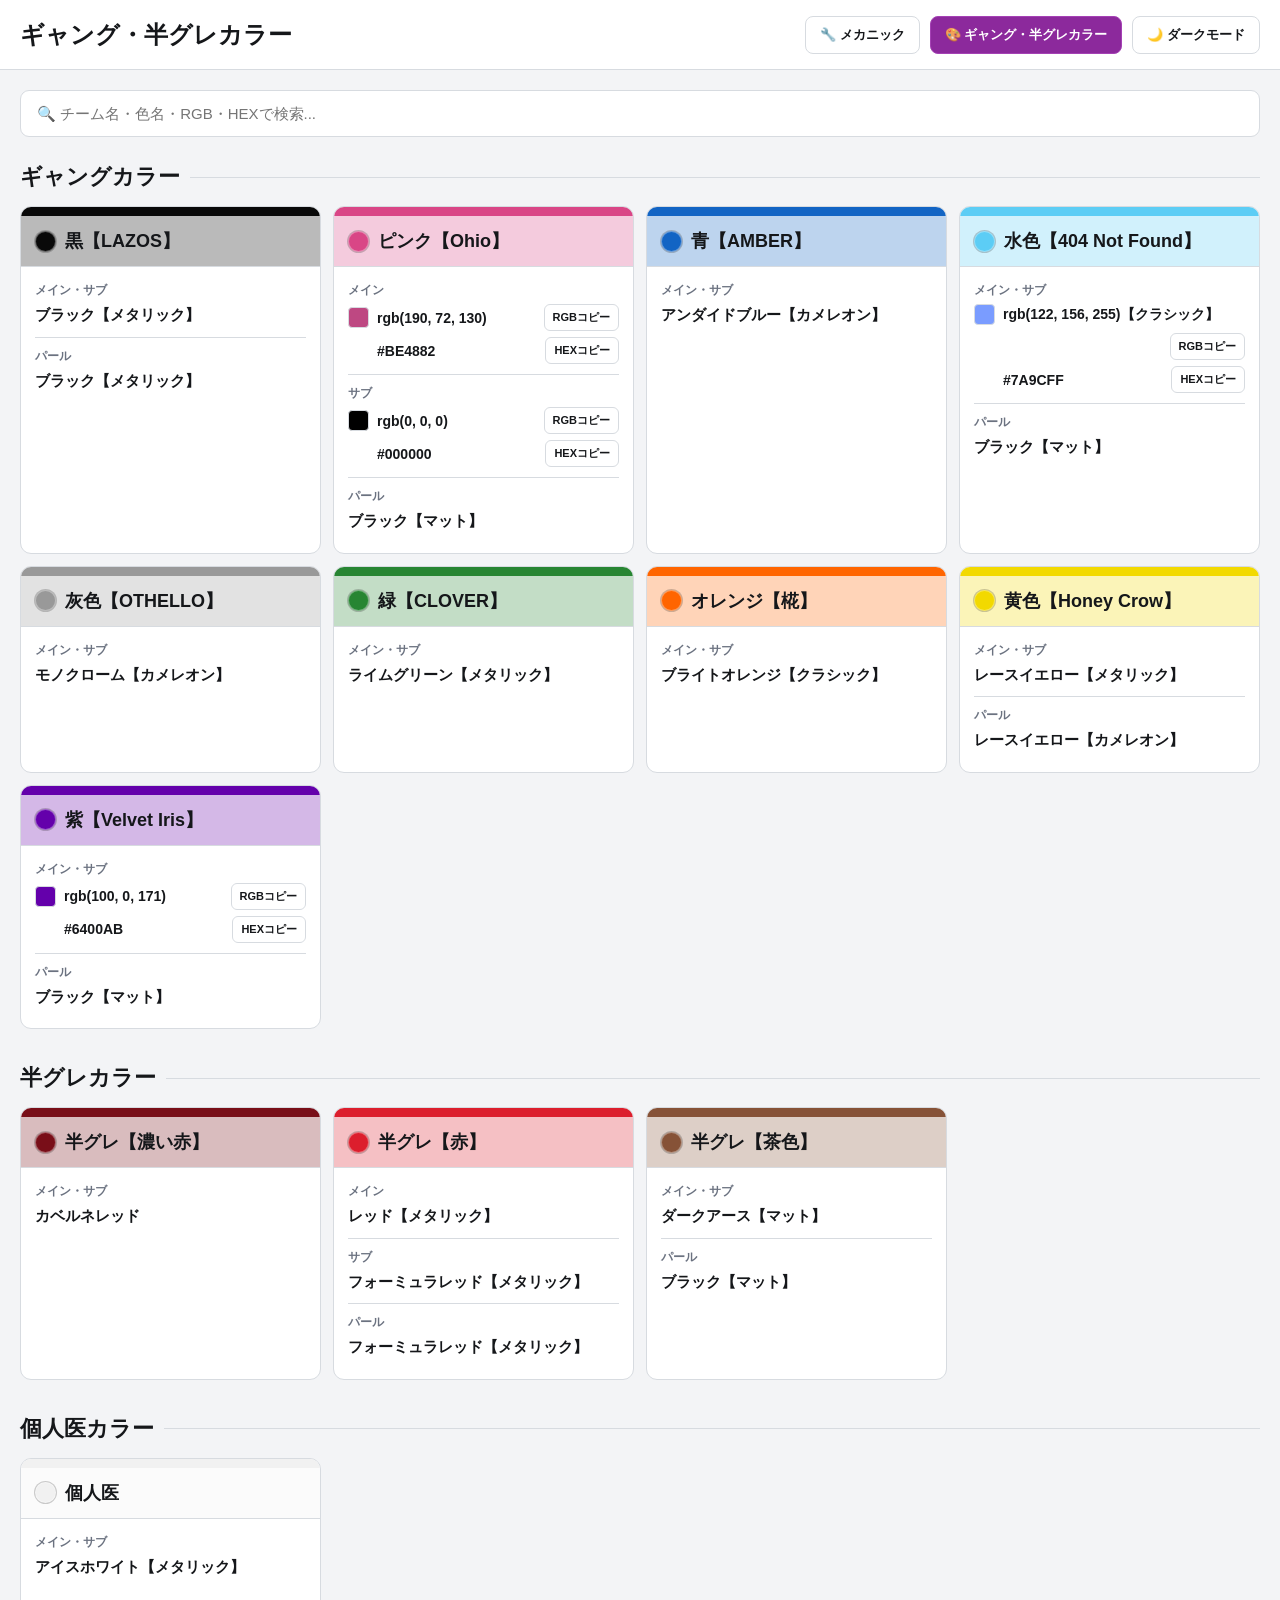
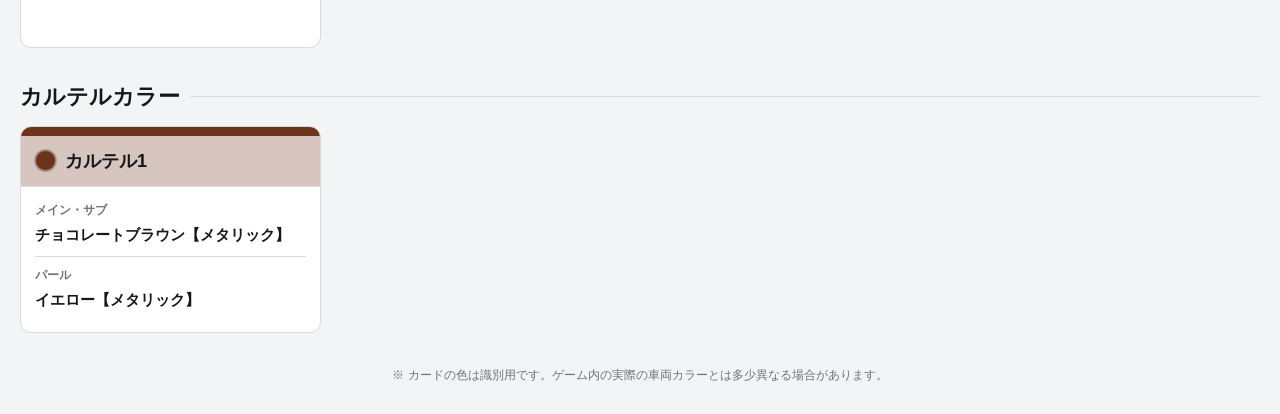
==== colors.html @ 6642e050 "Add files via upload" ====
<!DOCTYPE html>
<html lang="ja">
<head>
<meta charset="UTF-8">
<meta name="viewport" content="width=device-width, initial-scale=1.0">

<title>ギャング・半グレカラー</title>

<style>
* {
    box-sizing: border-box;
}

:root {
    --bg: #f3f4f6;
    --panel: #ffffff;
    --panel2: #f8f9fa;
    --text: #15171a;
    --sub: #6b7280;
    --border: #d7dbe0;
    --button: #ffffff;
    --button-hover: #eeeeee;
}

body.dark {
    --bg: #101214;
    --panel: #1a1d20;
    --panel2: #131619;
    --text: #f4f4f4;
    --sub: #aeb5bd;
    --border: #343a40;
    --button: #202428;
    --button-hover: #2b3035;
}

body {
    margin: 0;
    font-family:
        "Yu Gothic",
        "Meiryo",
        sans-serif;

    background: var(--bg);
    color: var(--text);

    transition:
        background .2s,
        color .2s;
}


/* ==============================
   ヘッダー
============================== */

header {
    min-height: 70px;

    display: flex;
    align-items: center;
    justify-content: space-between;

    gap: 20px;

    padding: 12px 20px;

    background: var(--panel);

    border-bottom:
        1px solid var(--border);

    position: sticky;
    top: 0;
    z-index: 100;
}

.site-title {
    font-size: 24px;
    font-weight: 800;

    white-space: nowrap;
}

.header-buttons {
    display: flex;
    align-items: center;
    gap: 10px;

    flex-wrap: wrap;
}

.nav-button,
#themeButton {
    appearance: none;

    border:
        1px solid var(--border);

    border-radius: 8px;

    padding: 9px 14px;

    background: var(--button);
    color: var(--text);

    font-weight: 700;
    font-size: 13px;

    cursor: pointer;

    text-decoration: none;

    transition:
        background .15s,
        transform .15s;
}

.nav-button:hover,
#themeButton:hover,
.copy-button:hover {
    background: var(--button-hover);
}

.nav-button:active,
#themeButton:active,
.copy-button:active {
    transform: scale(.97);
}

.nav-button.active {
    background: #8c299c;
    border-color: #a541b5;
    color: white;
}


/* ==============================
   メイン
============================== */

main {
    width: 100%;
    max-width: 1800px;

    margin: 0 auto;

    padding: 20px;
}


/* ==============================
   検索
============================== */

.search-wrap {
    margin-bottom: 25px;
}

#colorSearch {
    width: 100%;

    padding: 14px 16px;

    border:
        1px solid var(--border);

    border-radius: 9px;

    background: var(--panel);
    color: var(--text);

    font-size: 15px;

    outline: none;
}

#colorSearch:focus {
    border-color: #777;
}


/* ==============================
   グループ
============================== */

.color-section {
    margin-bottom: 34px;
}

.section-title {
    display: flex;
    align-items: center;

    gap: 10px;

    margin: 0 0 14px;

    font-size: 22px;
    font-weight: 800;
}

.section-title::after {
    content: "";

    height: 1px;

    flex: 1;

    background: var(--border);
}


/* ==============================
   カード一覧
============================== */

.team-grid {
    display: grid;

    grid-template-columns:
        repeat(4, minmax(240px, 1fr));

    gap: 12px;
}


/* ==============================
   チームカード
============================== */

.team-card {
    --team-color: #777;
    --team-text: #fff;

    overflow: hidden;

    border:
        1px solid var(--border);

    border-radius: 11px;

    background: var(--panel);

    min-height: 190px;
}


/* チームカラーのライン */

.team-color-bar {
    height: 9px;

    background:
        var(--team-color);
}


/* チーム名 */

.team-name {
    display: flex;
    align-items: center;

    gap: 9px;

    padding: 13px 14px;

    font-size: 18px;
    font-weight: 800;

    background:
        color-mix(
            in srgb,
            var(--team-color) 28%,
            var(--panel)
        );

    border-bottom:
        1px solid var(--border);
}

.team-dot {
    width: 21px;
    height: 21px;

    flex: 0 0 21px;

    border-radius: 50%;

    background:
        var(--team-color);

    border:
        1px solid rgba(255,255,255,.35);

    box-shadow:
        0 0 0 1px rgba(0,0,0,.2);
}


/* ==============================
   カラー内容
============================== */

.team-colors {
    padding: 5px 14px 10px;
}

.color-item {
    padding: 10px 0;

    border-bottom:
        1px solid var(--border);
}

.color-item:last-child {
    border-bottom: none;
}

.color-label {
    margin-bottom: 5px;

    color: var(--sub);

    font-size: 12px;
    font-weight: 700;
}

.color-name {
    font-size: 15px;
    font-weight: 600;

    line-height: 1.5;
}


/* RGB */

.rgb-row {
    display: flex;
    align-items: center;

    gap: 8px;

    flex-wrap: wrap;
}

.rgb-preview {
    width: 21px;
    height: 21px;

    flex: 0 0 21px;

    border-radius: 4px;

    border:
        1px solid var(--border);
}

.rgb-value,
.hex-value {
    font-size: 14px;
    font-weight: 600;
}

.hex-row {
    display: flex;
    align-items: center;

    gap: 8px;

    margin-top: 6px;

    padding-left: 29px;

    flex-wrap: wrap;
}


/* ==============================
   コピーボタン
============================== */

.copy-button {
    margin-left: auto;

    padding: 5px 8px;

    border:
        1px solid var(--border);

    border-radius: 6px;

    background: var(--button);
    color: var(--text);

    font-size: 11px;
    font-weight: 700;

    cursor: pointer;
}


/* ==============================
   検索結果なし
============================== */

.empty-message {
    display: none;

    padding: 25px;

    text-align: center;

    color: var(--sub);
}


/* ==============================
   注釈
============================== */

.page-note {
    margin: 30px 0 10px;

    text-align: center;

    color: var(--sub);

    font-size: 12px;
}


/* ==============================
   レスポンシブ
============================== */

@media (max-width: 1250px) {

    .team-grid {
        grid-template-columns:
            repeat(3, minmax(230px, 1fr));
    }

}

@media (max-width: 900px) {

    .team-grid {
        grid-template-columns:
            repeat(2, minmax(220px, 1fr));
    }

}

@media (max-width: 600px) {

    header {
        align-items: flex-start;
        flex-direction: column;
    }

    .site-title {
        font-size: 20px;
    }

    .header-buttons {
        width: 100%;
    }

    .team-grid {
        grid-template-columns: 1fr;
    }

    main {
        padding: 12px;
    }

}
</style>
</head>


<body>

<header>

    <div class="site-title">
        ギャング・半グレカラー
    </div>

    <div class="header-buttons">

        <a
            href="index.html"
            class="nav-button"
        >
            🔧 メカニック
        </a>

        <a
            href="colors.html"
            class="nav-button active"
        >
            🎨 ギャング・半グレカラー
        </a>

        <button id="themeButton">
            🌙 ダークモード
        </button>

    </div>

</header>


<main>

    <!-- 検索 -->

    <div class="search-wrap">

        <input
            type="text"
            id="colorSearch"
            placeholder="🔍 チーム名・色名・RGB・HEXで検索..."
        >

    </div>


    <!-- ==============================
         ギャング
    ============================== -->

    <section class="color-section">

        <h2 class="section-title">
            ギャングカラー
        </h2>

        <div
            class="team-grid"
            id="gangGrid"
        ></div>

    </section>


    <!-- ==============================
         半グレ
    ============================== -->

    <section class="color-section">

        <h2 class="section-title">
            半グレカラー
        </h2>

        <div
            class="team-grid"
            id="hangureGrid"
        ></div>

    </section>


    <!-- ==============================
         個人医
    ============================== -->

    <section class="color-section">

        <h2 class="section-title">
            個人医カラー
        </h2>

        <div
            class="team-grid"
            id="doctorGrid"
        ></div>

    </section>


    <!-- ==============================
         カルテル
    ============================== -->

    <section class="color-section">

        <h2 class="section-title">
            カルテルカラー
        </h2>

        <div
            class="team-grid"
            id="cartelGrid"
        ></div>

    </section>


    <div
        id="emptyMessage"
        class="empty-message"
    >
        該当するカラーがありません
    </div>


    <div class="page-note">
        ※ カードの色は識別用です。ゲーム内の実際の車両カラーとは多少異なる場合があります。
    </div>

</main>


<script>

/* ==========================================
   カラーデータ

   cardColor =
   チーム名の横に書かれていた色を
   見分けやすく再現するための表示色

   実際のRGBデータとは別物
========================================== */

const colorData = {

    gang: [

        {
            name: "黒【LAZOS】",
            cardColor: "#090909",

            colors: [

                {
                    label: "メイン・サブ",
                    name: "ブラック【メタリック】"
                },

                {
                    label: "パール",
                    name: "ブラック【メタリック】"
                }

            ]
        },


        {
            name: "ピンク【Ohio】",
            cardColor: "#d94686",

            colors: [

                {
                    label: "メイン",
                    rgb: [190, 72, 130]
                },

                {
                    label: "サブ",
                    rgb: [0, 0, 0]
                },

                {
                    label: "パール",
                    name: "ブラック【マット】"
                }

            ]
        },


        {
            name: "青【AMBER】",
            cardColor: "#1264c4",

            colors: [

                {
                    label: "メイン・サブ",
                    name: "アンダイドブルー【カメレオン】"
                }

            ]
        },


        {
            name: "水色【404 Not Found】",
            cardColor: "#5ccdf5",

            colors: [

                {
                    label: "メイン・サブ",
                    rgb: [122, 156, 255],
                    finish: "クラシック"
                },

                {
                    label: "パール",
                    name: "ブラック【マット】"
                }

            ]
        },


        {
            name: "灰色【OTHELLO】",
            cardColor: "#999999",

            colors: [

                {
                    label: "メイン・サブ",
                    name: "モノクローム【カメレオン】"
                }

            ]
        },


        {
            name: "緑【CLOVER】",
            cardColor: "#278532",

            colors: [

                {
                    label: "メイン・サブ",
                    name: "ライムグリーン【メタリック】"
                }

            ]
        },


        {
            name: "オレンジ【椛】",
            cardColor: "#ff6500",

            colors: [

                {
                    label: "メイン・サブ",
                    name: "ブライトオレンジ【クラシック】"
                }

            ]
        },


        {
            name: "黄色【Honey Crow】",
            cardColor: "#f2d900",

            colors: [

                {
                    label: "メイン・サブ",
                    name: "レースイエロー【メタリック】"
                },

                {
                    label: "パール",
                    name: "レースイエロー【カメレオン】"
                }

            ]
        },


        {
            name: "紫【Velvet Iris】",
            cardColor: "#6400ab",

            colors: [

                {
                    label: "メイン・サブ",
                    rgb: [100, 0, 171]
                },

                {
                    label: "パール",
                    name: "ブラック【マット】"
                }

            ]
        }

    ],


    hangure: [

        {
            name: "半グレ【濃い赤】",
            cardColor: "#790e18",

            colors: [

                {
                    label: "メイン・サブ",
                    name: "カベルネレッド"
                }

            ]
        },


        {
            name: "半グレ【赤】",
            cardColor: "#dc1e2d",

            colors: [

                {
                    label: "メイン",
                    name: "レッド【メタリック】"
                },

                {
                    label: "サブ",
                    name: "フォーミュラレッド【メタリック】"
                },

                {
                    label: "パール",
                    name: "フォーミュラレッド【メタリック】"
                }

            ]
        },


        {
            name: "半グレ【茶色】",
            cardColor: "#865237",

            colors: [

                {
                    label: "メイン・サブ",
                    name: "ダークアース【マット】"
                },

                {
                    label: "パール",
                    name: "ブラック【マット】"
                }

            ]
        }

    ],


    doctor: [

        {
            name: "個人医",
            cardColor: "#f1f1f1",

            colors: [

                {
                    label: "メイン・サブ",
                    name: "アイスホワイト【メタリック】"
                }

            ]
        }

    ],


    cartel: [

        {
            name: "カルテル1",
            cardColor: "#6c351b",

            colors: [

                {
                    label: "メイン・サブ",
                    name: "チョコレートブラウン【メタリック】"
                },

                {
                    label: "パール",
                    name: "イエロー【メタリック】"
                }

            ]
        }

    ]

};


/* ==========================================
   RGB → HEX
========================================== */

function rgbToHex(rgb) {

    return "#" +
        rgb.map(value =>
            value
                .toString(16)
                .padStart(2, "0")
        )
        .join("")
        .toUpperCase();

}


/* ==========================================
   RGB文字列
========================================== */

function getRgbText(rgb) {

    return `rgb(${rgb[0]}, ${rgb[1]}, ${rgb[2]})`;

}


/* ==========================================
   コピー
========================================== */

async function copyText(
    text,
    button
) {

    try {

        await navigator
            .clipboard
            .writeText(text);


        const original =
            button.textContent;


        button.textContent =
            "コピー済み";


        setTimeout(() => {

            button.textContent =
                original;

        }, 800);

    }

    catch {

        alert(
            "コピーできませんでした。"
        );

    }

}


/* ==========================================
   RGB項目
========================================== */

function createRgbContent(color) {

    const wrapper =
        document.createElement("div");


    const rgb =
        getRgbText(color.rgb);


    const hex =
        rgbToHex(color.rgb);


    /* RGB */

    const rgbRow =
        document.createElement("div");


    rgbRow.className =
        "rgb-row";


    const preview =
        document.createElement("span");


    preview.className =
        "rgb-preview";


    preview.style.background =
        rgb;


    const rgbValue =
        document.createElement("span");


    rgbValue.className =
        "rgb-value";


    rgbValue.textContent =
        rgb;


    if (color.finish) {

        rgbValue.textContent +=
            `【${color.finish}】`;

    }


    const rgbButton =
        document.createElement("button");


    rgbButton.className =
        "copy-button";


    rgbButton.textContent =
        "RGBコピー";


    rgbButton.addEventListener(
        "click",
        () => {

            copyText(
                rgb,
                rgbButton
            );

        }
    );


    rgbRow.append(
        preview,
        rgbValue,
        rgbButton
    );


    /* HEX */

    const hexRow =
        document.createElement("div");


    hexRow.className =
        "hex-row";


    const hexValue =
        document.createElement("span");


    hexValue.className =
        "hex-value";


    hexValue.textContent =
        hex;


    const hexButton =
        document.createElement("button");


    hexButton.className =
        "copy-button";


    hexButton.textContent =
        "HEXコピー";


    hexButton.addEventListener(
        "click",
        () => {

            copyText(
                hex,
                hexButton
            );

        }
    );


    hexRow.append(
        hexValue,
        hexButton
    );


    wrapper.append(
        rgbRow,
        hexRow
    );


    return wrapper;

}


/* ==========================================
   チームカード作成
========================================== */

function createTeamCard(team) {

    const card =
        document.createElement("article");


    card.className =
        "team-card";


    card.style.setProperty(
        "--team-color",
        team.cardColor
    );


    /* 検索用 */

    const searchData = [
        team.name,

        ...team.colors.map(color => {

            if (color.rgb) {

                return (
                    getRgbText(color.rgb) +
                    " " +
                    rgbToHex(color.rgb)
                );

            }

            return color.name || "";

        })

    ].join(" ")
     .toLowerCase();


    card.dataset.search =
        searchData;


    /* 上ライン */

    const bar =
        document.createElement("div");


    bar.className =
        "team-color-bar";


    /* チーム名 */

    const title =
        document.createElement("div");


    title.className =
        "team-name";


    const dot =
        document.createElement("span");


    dot.className =
        "team-dot";


    const titleText =
        document.createElement("span");


    titleText.textContent =
        team.name;


    title.append(
        dot,
        titleText
    );


    /* カラー */

    const colors =
        document.createElement("div");


    colors.className =
        "team-colors";


    team.colors.forEach(color => {

        const item =
            document.createElement("div");


        item.className =
            "color-item";


        const label =
            document.createElement("div");


        label.className =
            "color-label";


        label.textContent =
            color.label;


        item.appendChild(label);


        /* RGBが存在する */

        if (color.rgb) {

            item.appendChild(
                createRgbContent(color)
            );

        }

        /* 色名のみ */

        else {

            const value =
                document.createElement("div");


            value.className =
                "color-name";


            value.textContent =
                color.name;


            /*
             色名にはコピーボタンを
             あえて付けない
            */

            item.appendChild(value);

        }


        colors.appendChild(item);

    });


    card.append(
        bar,
        title,
        colors
    );


    return card;

}


/* ==========================================
   グループ描画
========================================== */

function renderGroup(
    data,
    elementId
) {

    const grid =
        document.getElementById(
            elementId
        );


    grid.innerHTML = "";


    data.forEach(team => {

        grid.appendChild(
            createTeamCard(team)
        );

    });

}


/* ==========================================
   全表示
========================================== */

renderGroup(
    colorData.gang,
    "gangGrid"
);


renderGroup(
    colorData.hangure,
    "hangureGrid"
);


renderGroup(
    colorData.doctor,
    "doctorGrid"
);


renderGroup(
    colorData.cartel,
    "cartelGrid"
);


/* ==========================================
   検索
========================================== */

const colorSearch =
    document.getElementById(
        "colorSearch"
    );


const emptyMessage =
    document.getElementById(
        "emptyMessage"
    );


colorSearch.addEventListener(
    "input",
    () => {

        const keyword =
            colorSearch
                .value
                .trim()
                .toLowerCase();


        const cards =
            document.querySelectorAll(
                ".team-card"
            );


        let visibleCount = 0;


        cards.forEach(card => {

            const visible =
                card.dataset.search
                    .includes(keyword);


            card.style.display =
                visible
                    ? ""
                    : "none";


            if (visible) {

                visibleCount++;

            }

        });


        emptyMessage.style.display =
            visibleCount === 0
                ? "block"
                : "none";

    }
);


/* ==========================================
   ダークモード
========================================== */

const themeButton =
    document.getElementById(
        "themeButton"
    );


function updateThemeButton() {

    const dark =
        document.body
            .classList
            .contains("dark");


    themeButton.textContent =
        dark
            ? "☀️ 通常モード"
            : "🌙 ダークモード";

}


themeButton.addEventListener(
    "click",
    () => {

        document.body
            .classList
            .toggle("dark");


        const dark =
            document.body
                .classList
                .contains("dark");


        localStorage.setItem(
            "theme",
            dark
                ? "dark"
                : "light"
        );


        updateThemeButton();

    }
);


/* 前回テーマ */

if (
    localStorage.getItem("theme")
    === "dark"
) {

    document.body
        .classList
        .add("dark");

}


updateThemeButton();

</script>

</body>
</html>
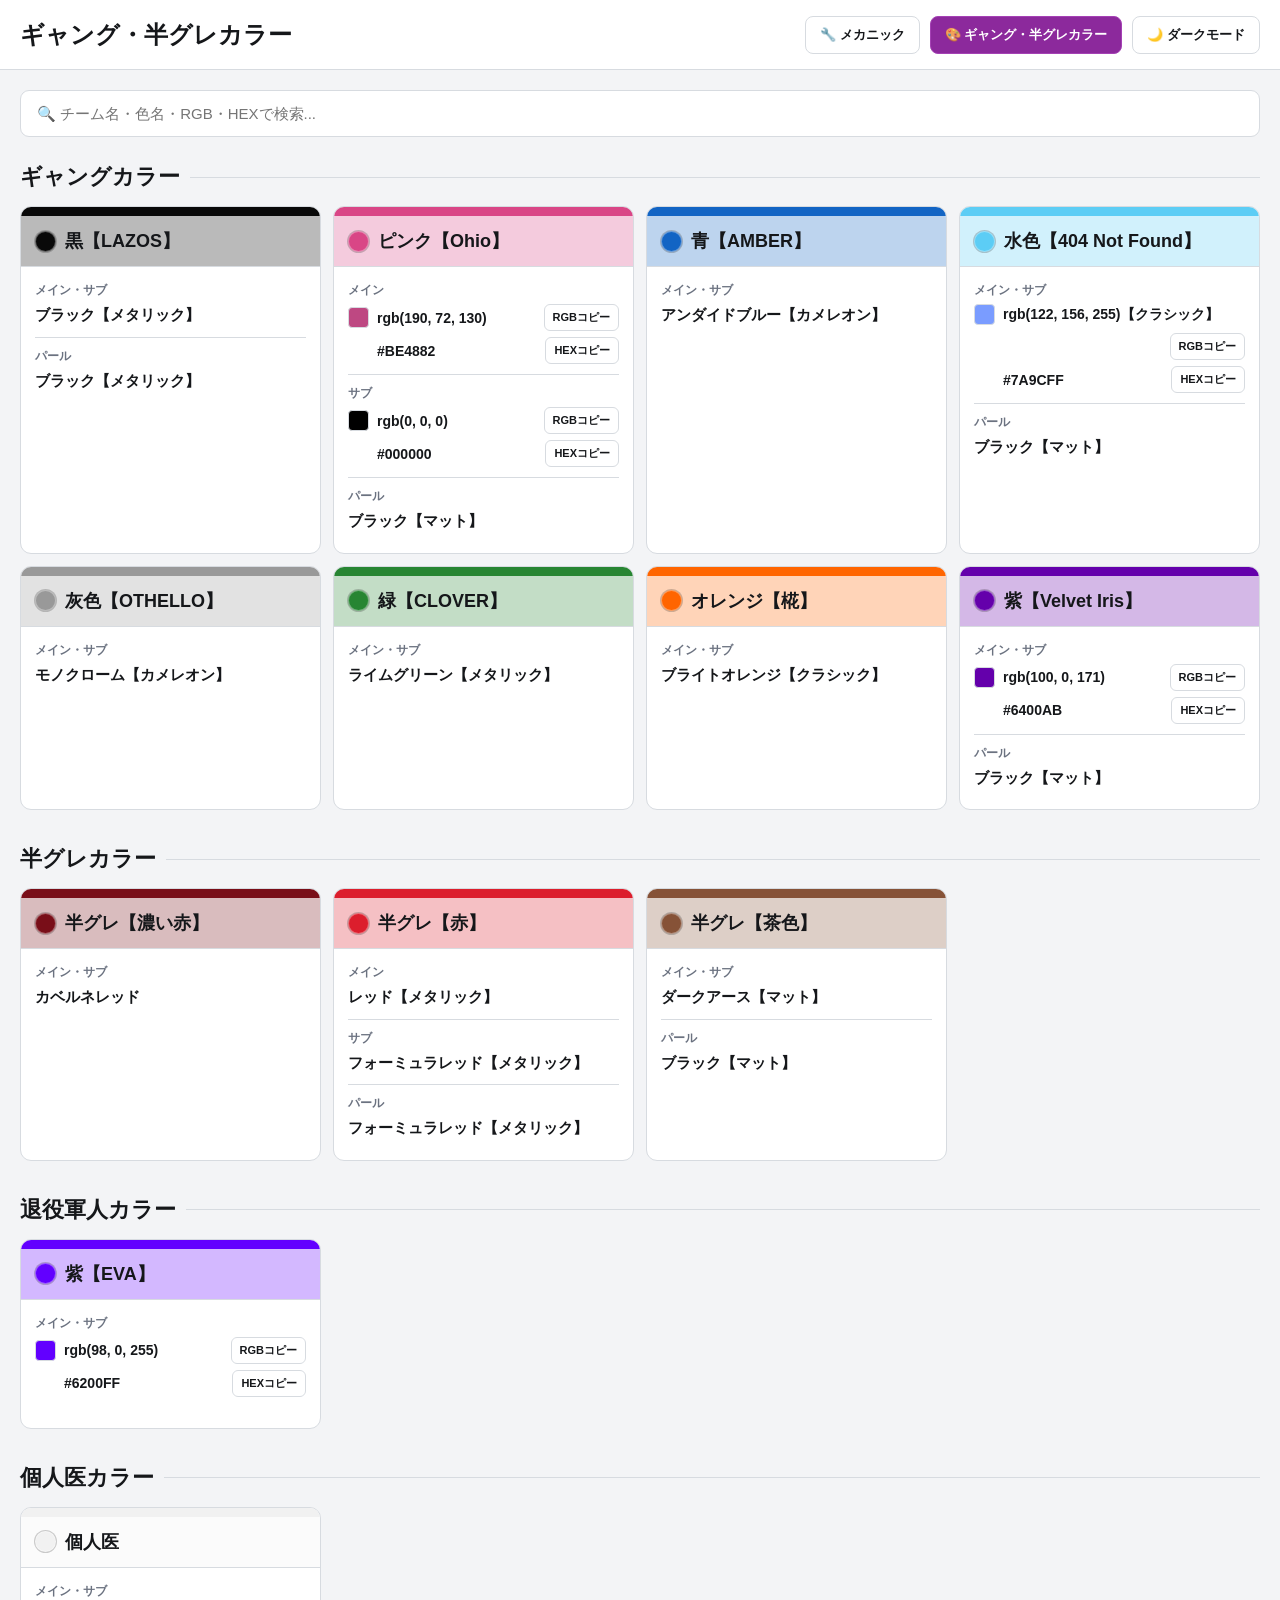
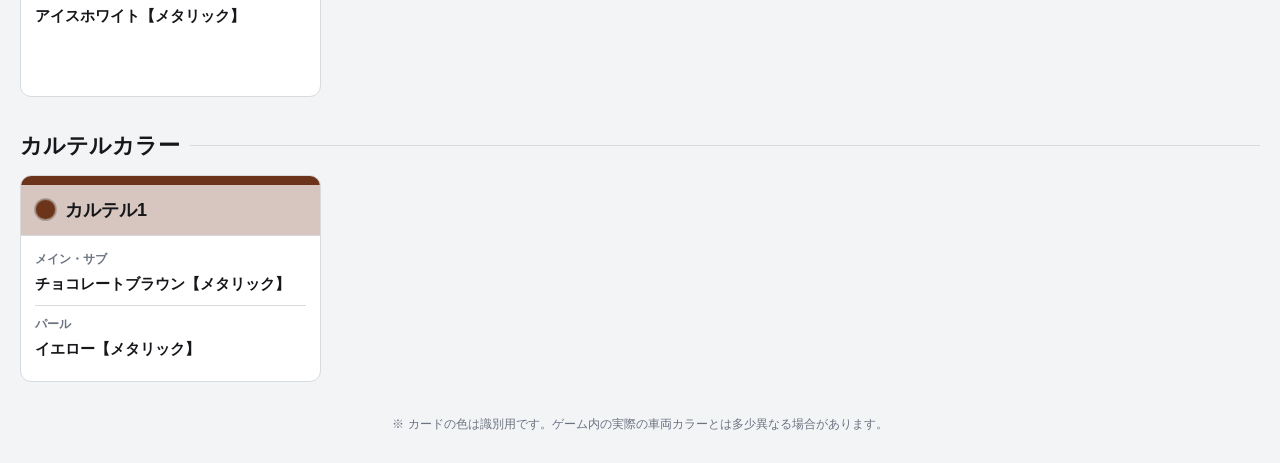
==== commit 91032913: "Add files via upload" ====
--- a/colors.html
+++ b/colors.html
@@ -564,6 +564,18 @@
 
     </section>
 
+<section class="color-section">
+
+    <h2 class="section-title">
+        退役軍人カラー
+    </h2>
+
+    <div
+        class="team-grid"
+        id="veteranGrid"
+    ></div>
+
+</section>
 
     <!-- ==============================
          個人医
@@ -758,25 +770,6 @@
         },
 
 
-        {
-            name: "黄色【Honey Crow】",
-            cardColor: "#f2d900",
-
-            colors: [
-
-                {
-                    label: "メイン・サブ",
-                    name: "レースイエロー【メタリック】"
-                },
-
-                {
-                    label: "パール",
-                    name: "レースイエロー【カメレオン】"
-                }
-
-            ]
-        },
-
 
         {
             name: "紫【Velvet Iris】",
@@ -862,7 +855,19 @@
         }
 
     ],
-
+veteran: [
+    {
+        name: "紫【EVA】",
+        cardColor: "#6200FF",
+
+        colors: [
+            {
+                label: "メイン・サブ",
+                rgb: [98, 0, 255]
+            }
+        ]
+    }
+],
 
     doctor: [
 
@@ -1363,6 +1368,12 @@
 
 
 renderGroup(
+    colorData.veteran,
+    "veteranGrid"
+);
+
+
+renderGroup(
     colorData.doctor,
     "doctorGrid"
 );
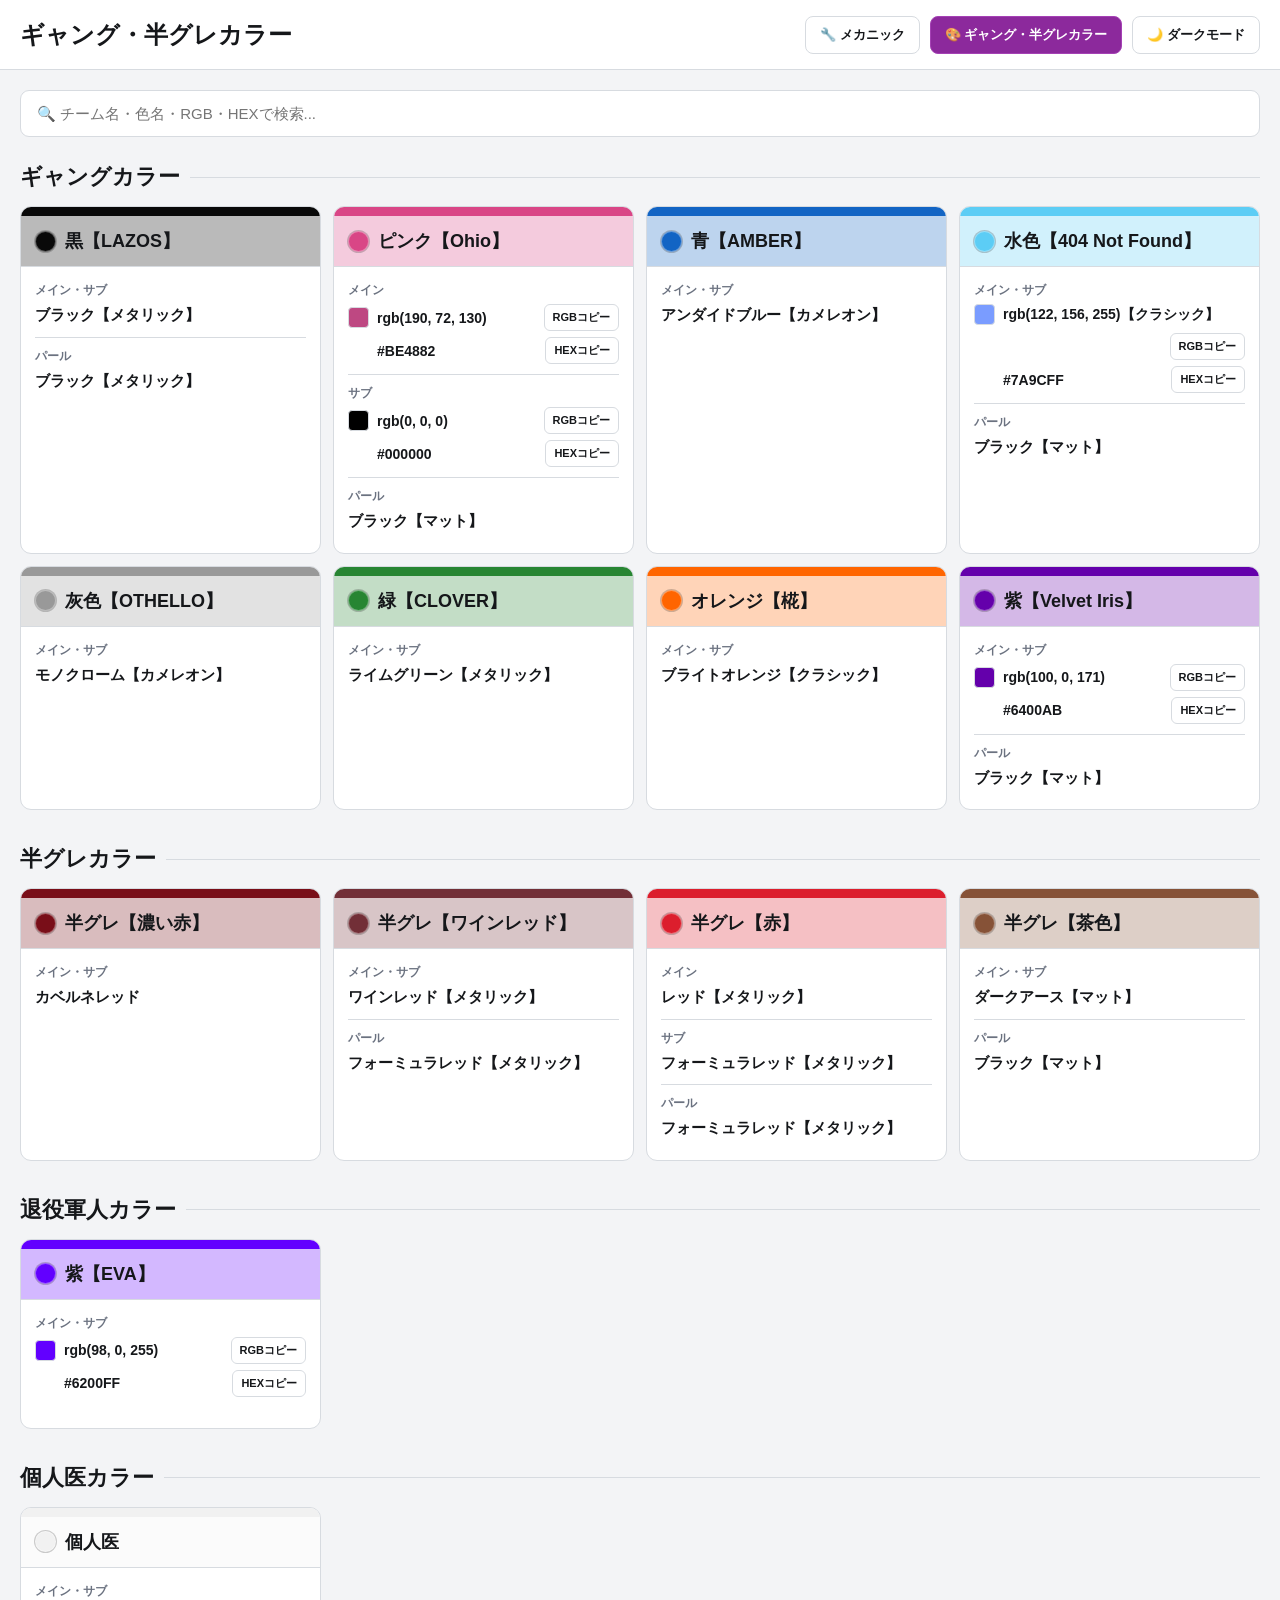
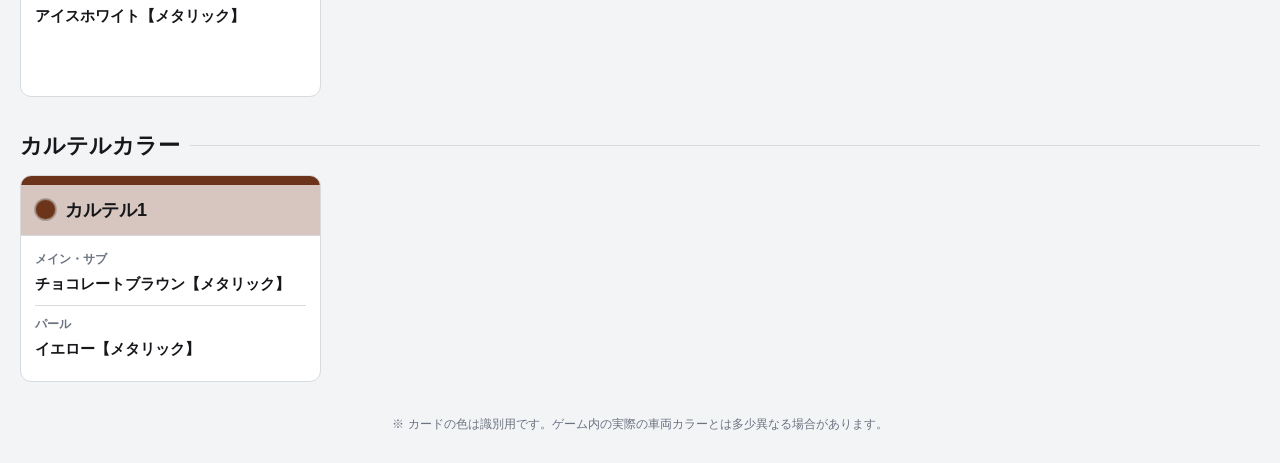
==== commit bce4e089: "Add files via upload" ====
--- a/colors.html
+++ b/colors.html
@@ -809,6 +809,24 @@
             ]
         },
 
+{
+    name: "半グレ【ワインレッド】",
+    cardColor: "#722F37",
+
+    colors: [
+
+        {
+            label: "メイン・サブ",
+            name: "ワインレッド【メタリック】"
+        },
+
+        {
+            label: "パール",
+            name: "フォーミュラレッド【メタリック】"
+        }
+
+    ]
+},
 
         {
             name: "半グレ【赤】",
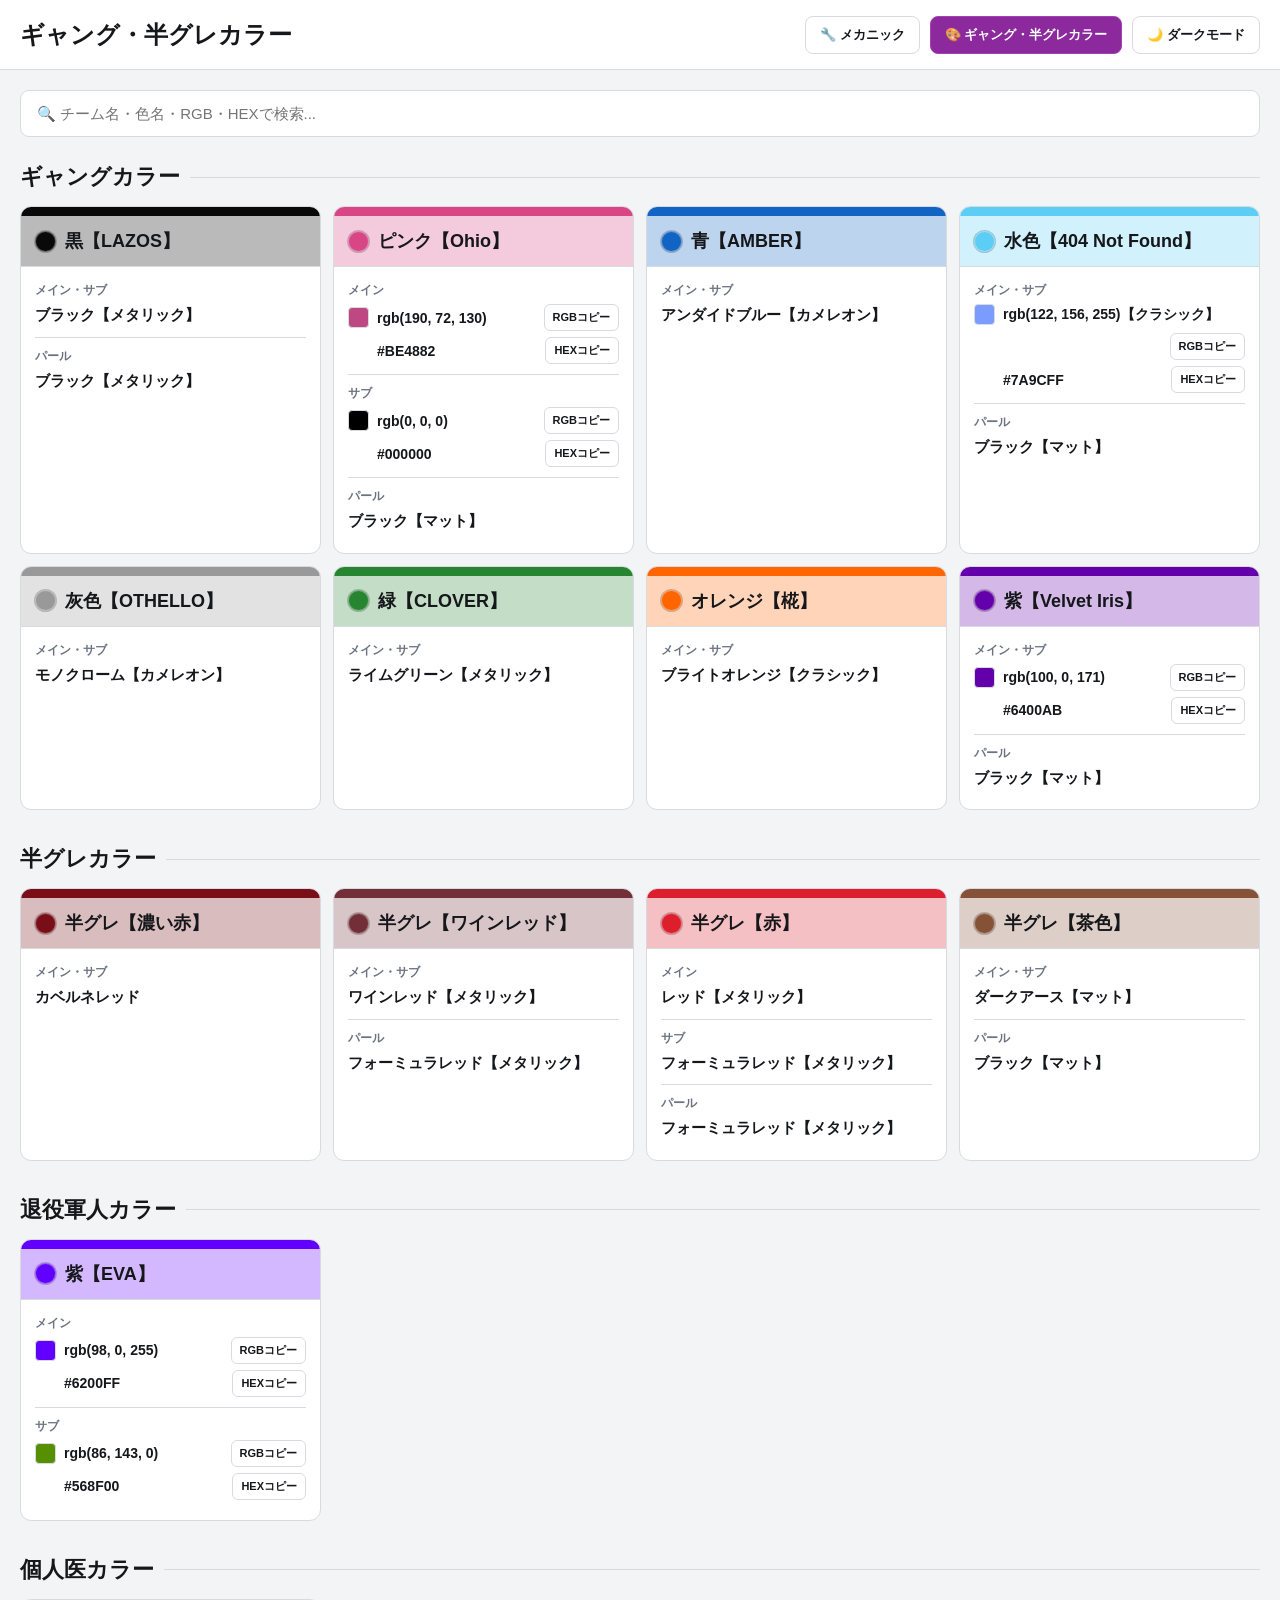
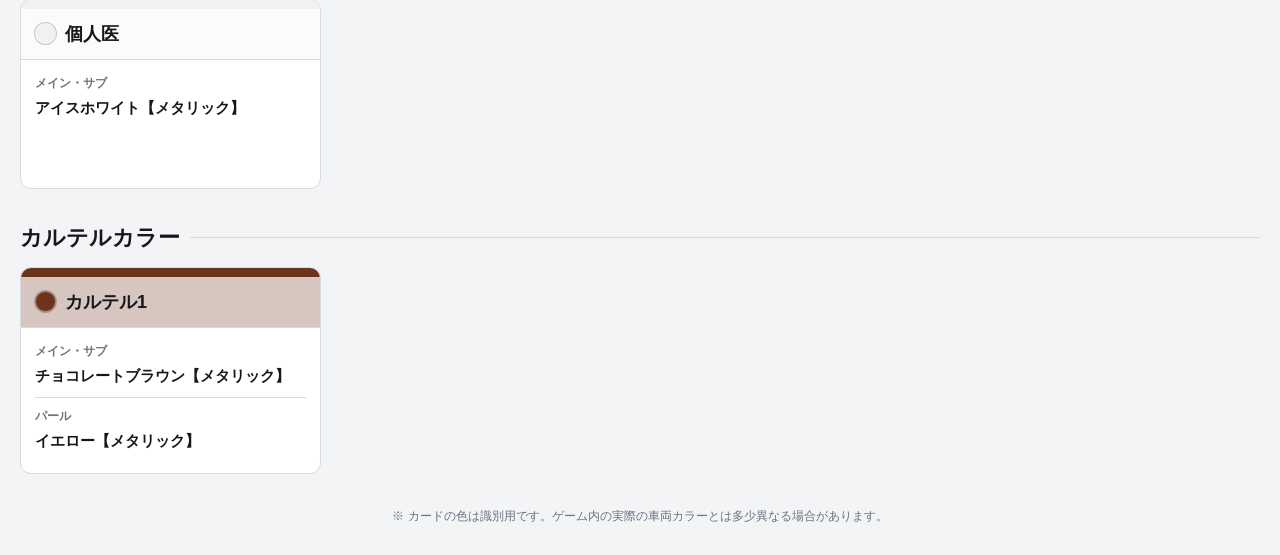
==== commit 5e34e11c: "Add files via upload" ====
--- a/colors.html
+++ b/colors.html
@@ -880,14 +880,19 @@
 
         colors: [
             {
-                label: "メイン・サブ",
+                label: "メイン",
                 rgb: [98, 0, 255]
+            },
+
+            {
+                label: "サブ",
+                rgb: [86, 143, 0]
             }
         ]
     }
 ],
 
-    doctor: [
+doctor: [
 
         {
             name: "個人医",
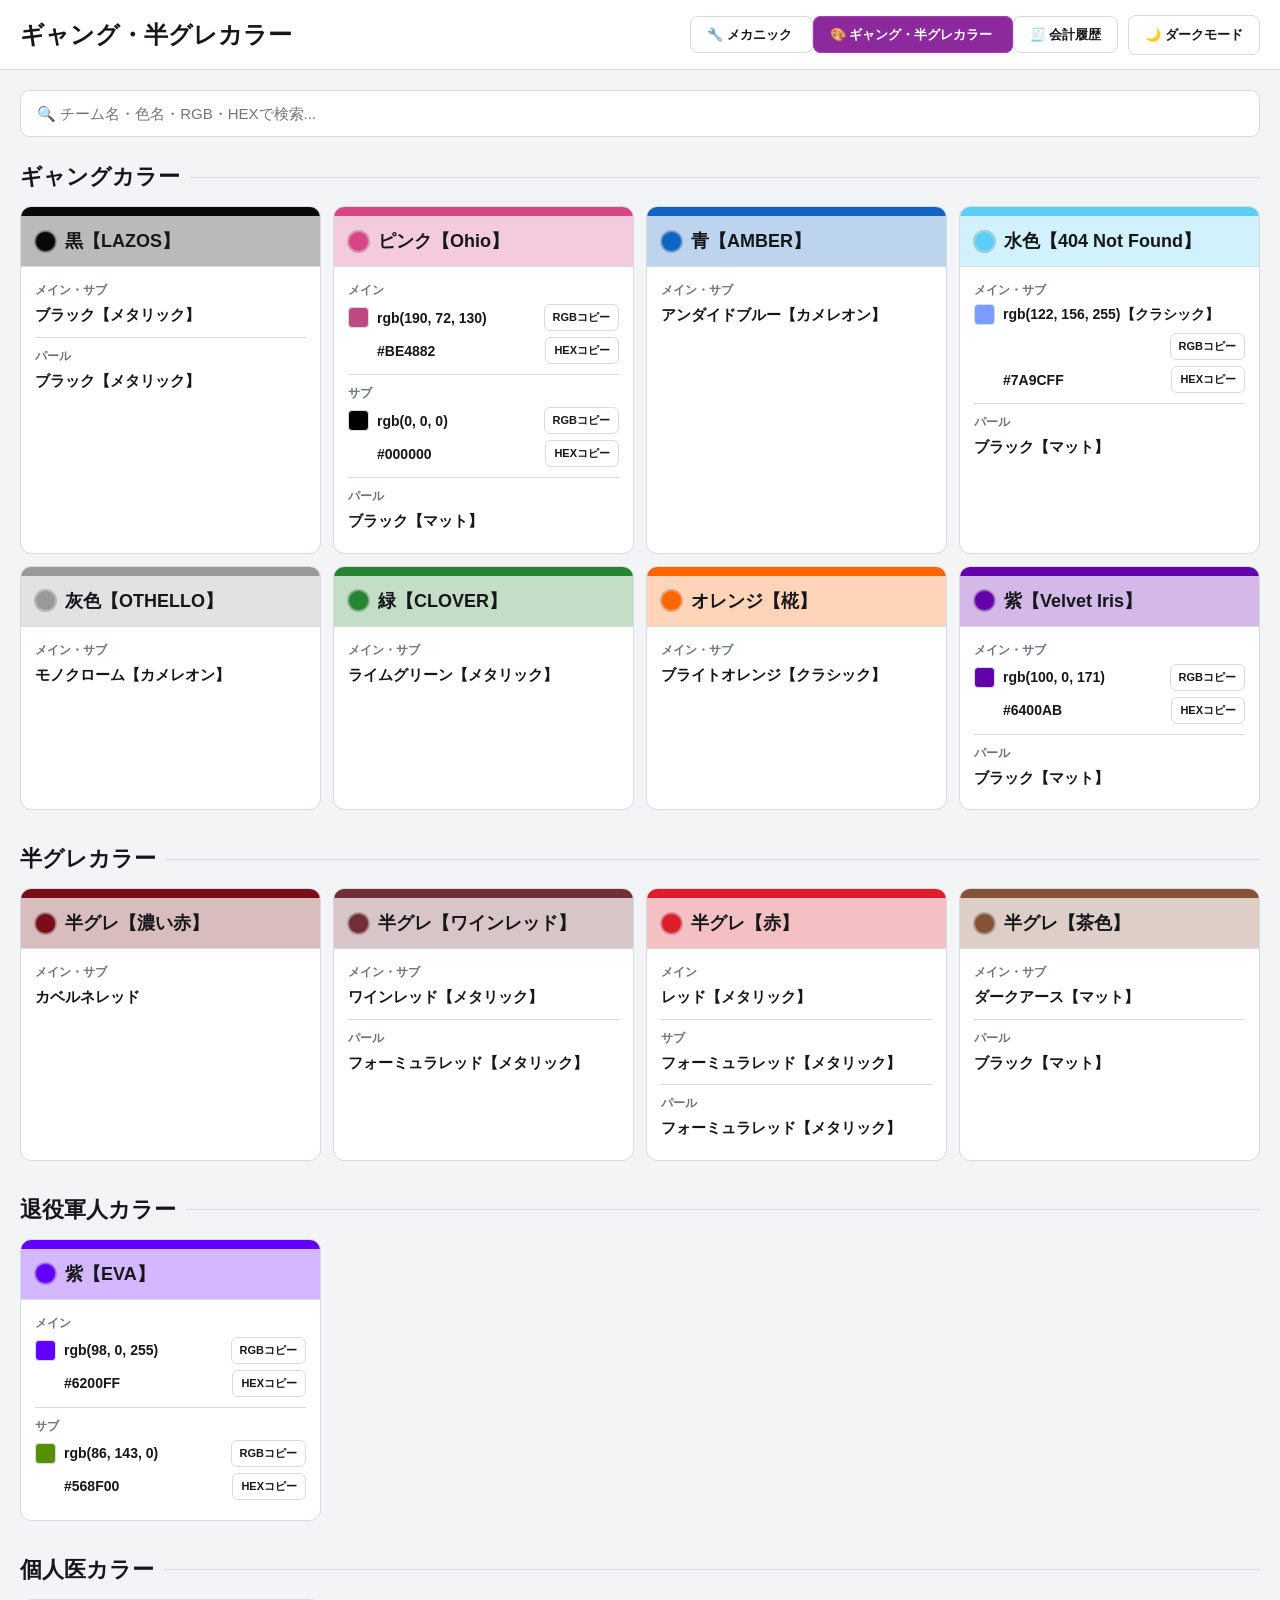
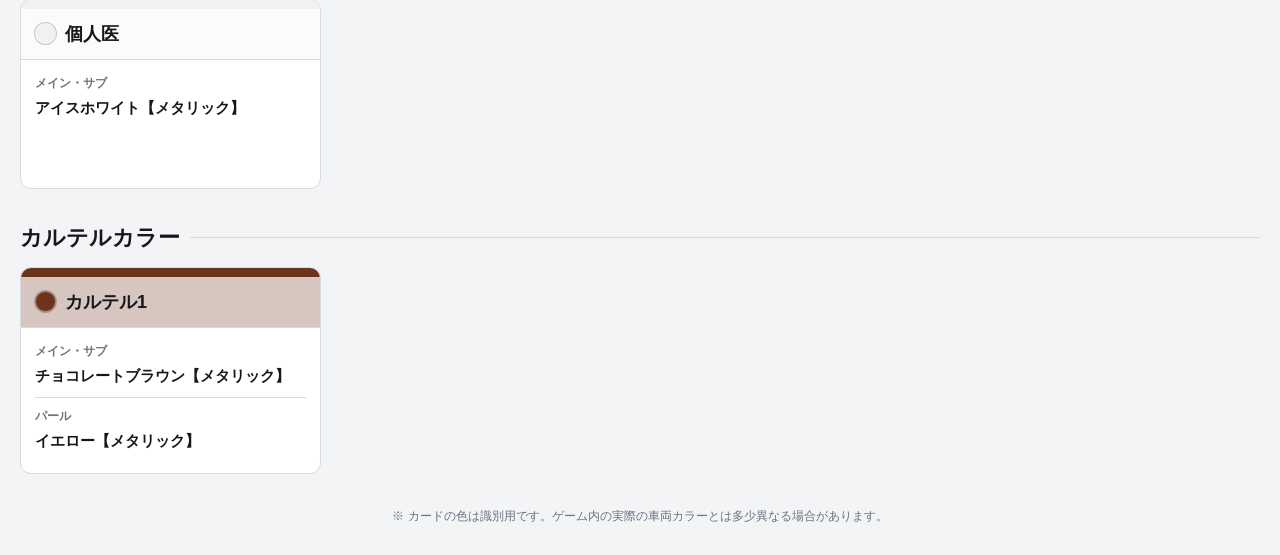
==== commit 8a43ad6b: "Add files via upload" ====
--- a/colors.html
+++ b/colors.html
@@ -98,7 +98,8 @@
 
     border-radius: 8px;
 
-    padding: 9px 14px;
+padding: 10px 16px;
+font-size: 14px;
 
     background: var(--button);
     color: var(--text);
@@ -491,19 +492,30 @@
 
     <div class="header-buttons">
 
-        <a
-            href="index.html"
-            class="nav-button"
-        >
-            🔧 メカニック
-        </a>
-
-        <a
-            href="colors.html"
-            class="nav-button active"
-        >
-            🎨 ギャング・半グレカラー
-        </a>
+<nav class="page-nav">
+
+    <a
+        href="index.html"
+        class="nav-button"
+    >
+        🔧 メカニック
+    </a>
+
+    <a
+        href="colors.html"
+        class="nav-button active"
+    >
+        🎨 ギャング・半グレカラー
+    </a>
+
+    <a
+        href="history.html"
+        class="nav-button"
+    >
+        🧾 会計履歴
+    </a>
+
+</nav>
 
         <button id="themeButton">
             🌙 ダークモード
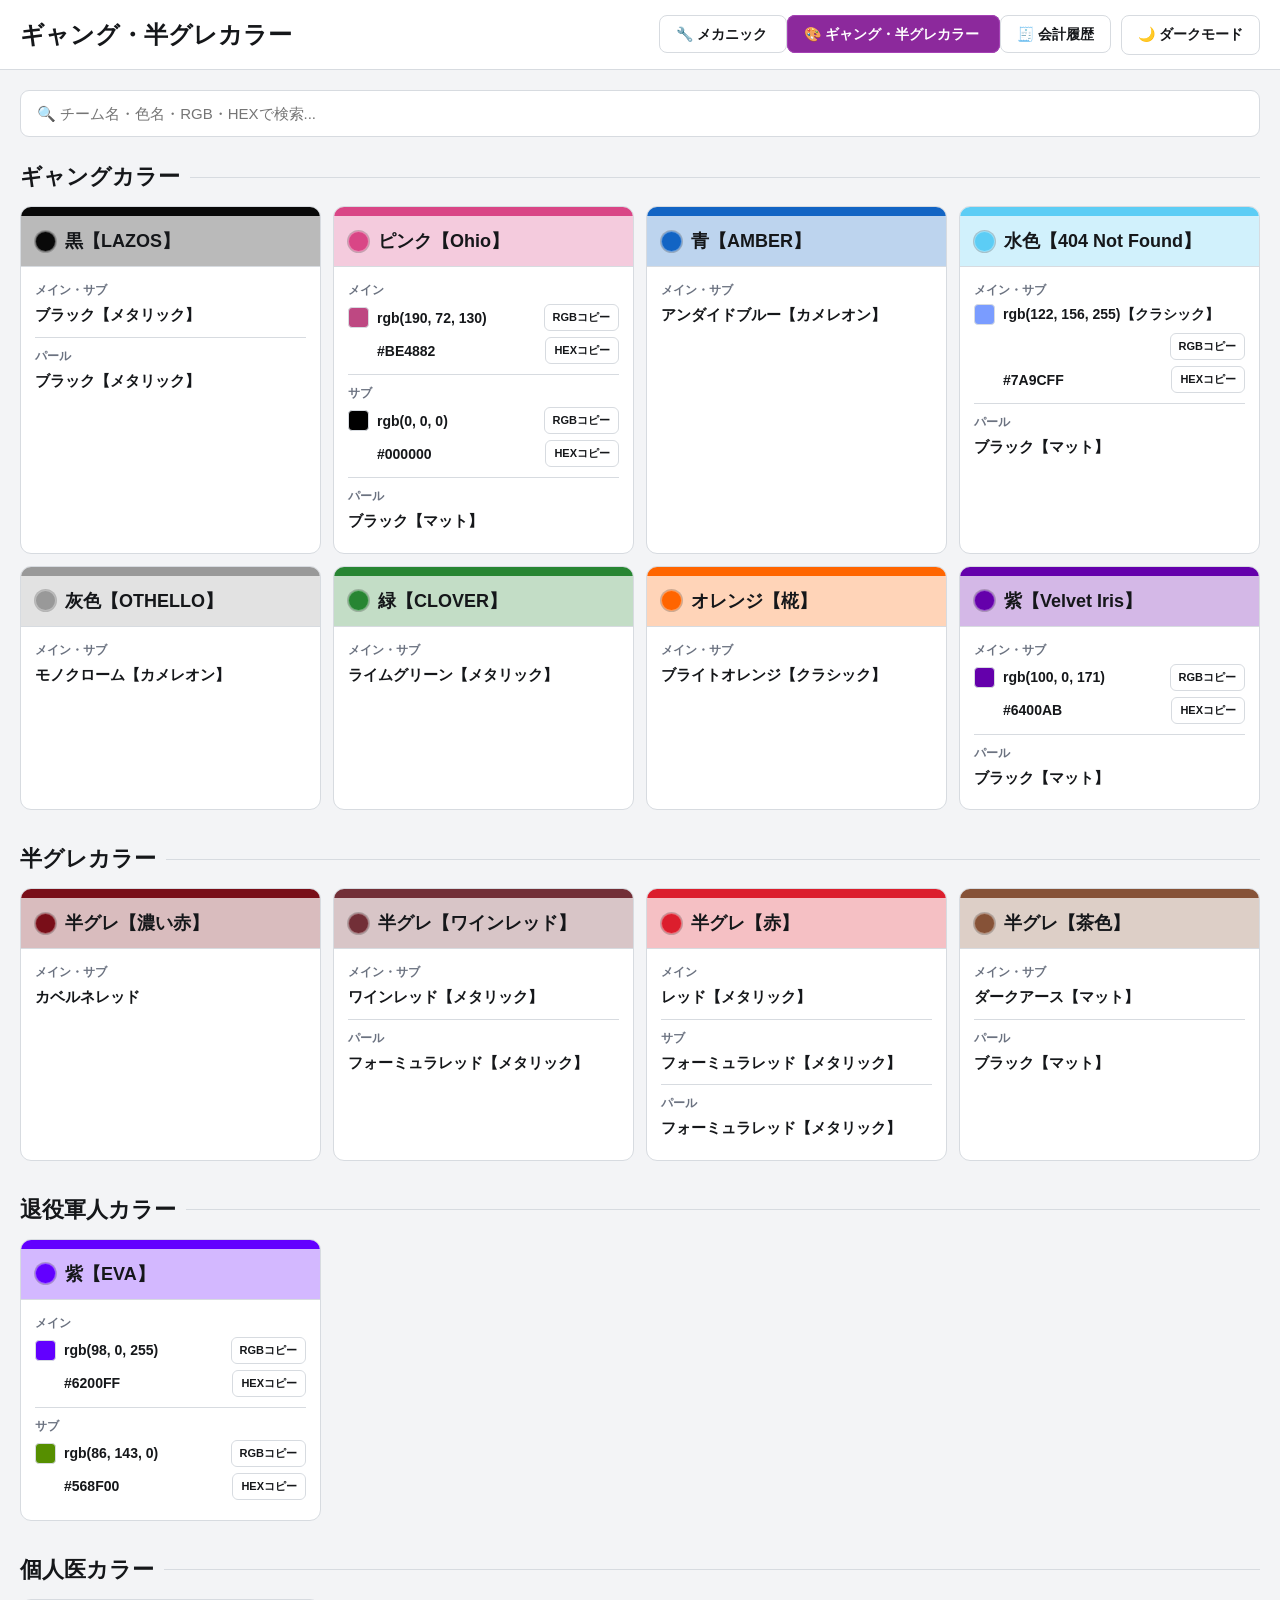
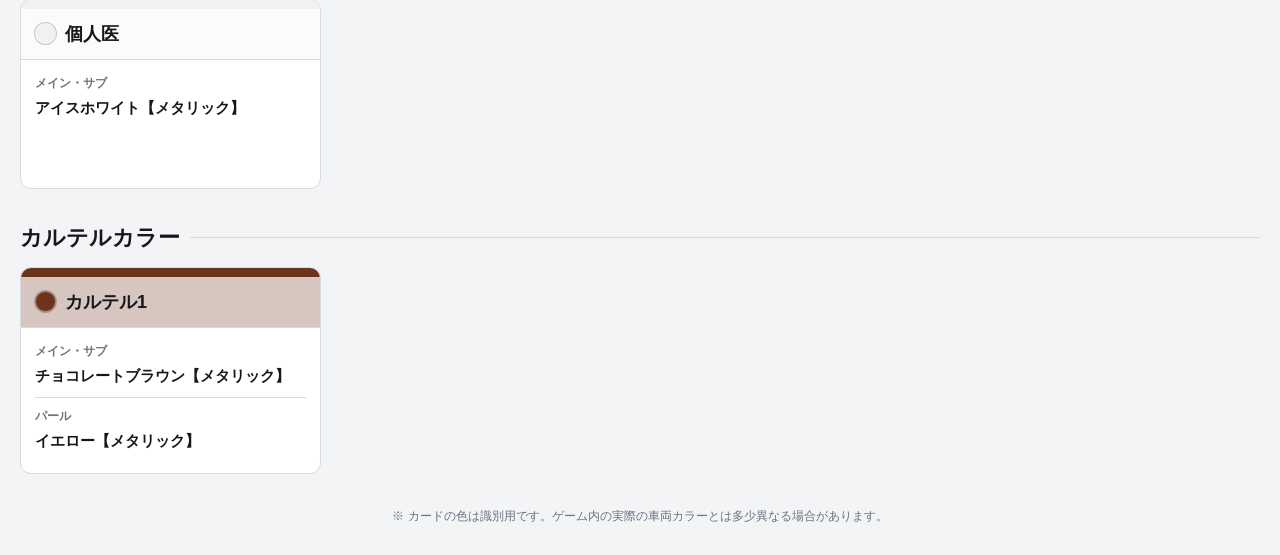
==== commit 5ab63329: "Add files via upload" ====
--- a/colors.html
+++ b/colors.html
@@ -1,1564 +1,1563 @@
-<!DOCTYPE html>
-<html lang="ja">
-<head>
-<meta charset="UTF-8">
-<meta name="viewport" content="width=device-width, initial-scale=1.0">
-
-<title>ギャング・半グレカラー</title>
-
-<style>
-* {
-    box-sizing: border-box;
-}
-
-:root {
-    --bg: #f3f4f6;
-    --panel: #ffffff;
-    --panel2: #f8f9fa;
-    --text: #15171a;
-    --sub: #6b7280;
-    --border: #d7dbe0;
-    --button: #ffffff;
-    --button-hover: #eeeeee;
-}
-
-body.dark {
-    --bg: #101214;
-    --panel: #1a1d20;
-    --panel2: #131619;
-    --text: #f4f4f4;
-    --sub: #aeb5bd;
-    --border: #343a40;
-    --button: #202428;
-    --button-hover: #2b3035;
-}
-
-body {
-    margin: 0;
-    font-family:
-        "Yu Gothic",
-        "Meiryo",
-        sans-serif;
-
-    background: var(--bg);
-    color: var(--text);
-
-    transition:
-        background .2s,
-        color .2s;
-}
-
-
-/* ==============================
-   ヘッダー
-============================== */
-
-header {
-    min-height: 70px;
-
-    display: flex;
-    align-items: center;
-    justify-content: space-between;
-
-    gap: 20px;
-
-    padding: 12px 20px;
-
-    background: var(--panel);
-
-    border-bottom:
-        1px solid var(--border);
-
-    position: sticky;
-    top: 0;
-    z-index: 100;
-}
-
-.site-title {
-    font-size: 24px;
-    font-weight: 800;
-
-    white-space: nowrap;
-}
-
-.header-buttons {
-    display: flex;
-    align-items: center;
-    gap: 10px;
-
-    flex-wrap: wrap;
-}
-
-.nav-button,
-#themeButton {
-    appearance: none;
-
-    border:
-        1px solid var(--border);
-
-    border-radius: 8px;
-
-padding: 10px 16px;
-font-size: 14px;
-
-    background: var(--button);
-    color: var(--text);
-
-    font-weight: 700;
-    font-size: 13px;
-
-    cursor: pointer;
-
-    text-decoration: none;
-
-    transition:
-        background .15s,
-        transform .15s;
-}
-
-.nav-button:hover,
-#themeButton:hover,
-.copy-button:hover {
-    background: var(--button-hover);
-}
-
-.nav-button:active,
-#themeButton:active,
-.copy-button:active {
-    transform: scale(.97);
-}
-
-.nav-button.active {
-    background: #8c299c;
-    border-color: #a541b5;
-    color: white;
-}
-
-
-/* ==============================
-   メイン
-============================== */
-
-main {
-    width: 100%;
-    max-width: 1800px;
-
-    margin: 0 auto;
-
-    padding: 20px;
-}
-
-
-/* ==============================
-   検索
-============================== */
-
-.search-wrap {
-    margin-bottom: 25px;
-}
-
-#colorSearch {
-    width: 100%;
-
-    padding: 14px 16px;
-
-    border:
-        1px solid var(--border);
-
-    border-radius: 9px;
-
-    background: var(--panel);
-    color: var(--text);
-
-    font-size: 15px;
-
-    outline: none;
-}
-
-#colorSearch:focus {
-    border-color: #777;
-}
-
-
-/* ==============================
-   グループ
-============================== */
-
-.color-section {
-    margin-bottom: 34px;
-}
-
-.section-title {
-    display: flex;
-    align-items: center;
-
-    gap: 10px;
-
-    margin: 0 0 14px;
-
-    font-size: 22px;
-    font-weight: 800;
-}
-
-.section-title::after {
-    content: "";
-
-    height: 1px;
-
-    flex: 1;
-
-    background: var(--border);
-}
-
-
-/* ==============================
-   カード一覧
-============================== */
-
-.team-grid {
-    display: grid;
-
-    grid-template-columns:
-        repeat(4, minmax(240px, 1fr));
-
-    gap: 12px;
-}
-
-
-/* ==============================
-   チームカード
-============================== */
-
-.team-card {
-    --team-color: #777;
-    --team-text: #fff;
-
-    overflow: hidden;
-
-    border:
-        1px solid var(--border);
-
-    border-radius: 11px;
-
-    background: var(--panel);
-
-    min-height: 190px;
-}
-
-
-/* チームカラーのライン */
-
-.team-color-bar {
-    height: 9px;
-
-    background:
-        var(--team-color);
-}
-
-
-/* チーム名 */
-
-.team-name {
-    display: flex;
-    align-items: center;
-
-    gap: 9px;
-
-    padding: 13px 14px;
-
-    font-size: 18px;
-    font-weight: 800;
-
-    background:
-        color-mix(
-            in srgb,
-            var(--team-color) 28%,
-            var(--panel)
-        );
-
-    border-bottom:
-        1px solid var(--border);
-}
-
-.team-dot {
-    width: 21px;
-    height: 21px;
-
-    flex: 0 0 21px;
-
-    border-radius: 50%;
-
-    background:
-        var(--team-color);
-
-    border:
-        1px solid rgba(255,255,255,.35);
-
-    box-shadow:
-        0 0 0 1px rgba(0,0,0,.2);
-}
-
-
-/* ==============================
-   カラー内容
-============================== */
-
-.team-colors {
-    padding: 5px 14px 10px;
-}
-
-.color-item {
-    padding: 10px 0;
-
-    border-bottom:
-        1px solid var(--border);
-}
-
-.color-item:last-child {
-    border-bottom: none;
-}
-
-.color-label {
-    margin-bottom: 5px;
-
-    color: var(--sub);
-
-    font-size: 12px;
-    font-weight: 700;
-}
-
-.color-name {
-    font-size: 15px;
-    font-weight: 600;
-
-    line-height: 1.5;
-}
-
-
-/* RGB */
-
-.rgb-row {
-    display: flex;
-    align-items: center;
-
-    gap: 8px;
-
-    flex-wrap: wrap;
-}
-
-.rgb-preview {
-    width: 21px;
-    height: 21px;
-
-    flex: 0 0 21px;
-
-    border-radius: 4px;
-
-    border:
-        1px solid var(--border);
-}
-
-.rgb-value,
-.hex-value {
-    font-size: 14px;
-    font-weight: 600;
-}
-
-.hex-row {
-    display: flex;
-    align-items: center;
-
-    gap: 8px;
-
-    margin-top: 6px;
-
-    padding-left: 29px;
-
-    flex-wrap: wrap;
-}
-
-
-/* ==============================
-   コピーボタン
-============================== */
-
-.copy-button {
-    margin-left: auto;
-
-    padding: 5px 8px;
-
-    border:
-        1px solid var(--border);
-
-    border-radius: 6px;
-
-    background: var(--button);
-    color: var(--text);
-
-    font-size: 11px;
-    font-weight: 700;
-
-    cursor: pointer;
-}
-
-
-/* ==============================
-   検索結果なし
-============================== */
-
-.empty-message {
-    display: none;
-
-    padding: 25px;
-
-    text-align: center;
-
-    color: var(--sub);
-}
-
-
-/* ==============================
-   注釈
-============================== */
-
-.page-note {
-    margin: 30px 0 10px;
-
-    text-align: center;
-
-    color: var(--sub);
-
-    font-size: 12px;
-}
-
-
-/* ==============================
-   レスポンシブ
-============================== */
-
-@media (max-width: 1250px) {
-
-    .team-grid {
-        grid-template-columns:
-            repeat(3, minmax(230px, 1fr));
-    }
-
-}
-
-@media (max-width: 900px) {
-
-    .team-grid {
-        grid-template-columns:
-            repeat(2, minmax(220px, 1fr));
-    }
-
-}
-
-@media (max-width: 600px) {
-
-    header {
-        align-items: flex-start;
-        flex-direction: column;
-    }
-
-    .site-title {
-        font-size: 20px;
-    }
-
-    .header-buttons {
-        width: 100%;
-    }
-
-    .team-grid {
-        grid-template-columns: 1fr;
-    }
-
-    main {
-        padding: 12px;
-    }
-
-}
-</style>
-</head>
-
-
-<body>
-
-<header>
-
-    <div class="site-title">
-        ギャング・半グレカラー
-    </div>
-
-    <div class="header-buttons">
-
-<nav class="page-nav">
-
-    <a
-        href="index.html"
-        class="nav-button"
-    >
-        🔧 メカニック
-    </a>
-
-    <a
-        href="colors.html"
-        class="nav-button active"
-    >
-        🎨 ギャング・半グレカラー
-    </a>
-
-    <a
-        href="history.html"
-        class="nav-button"
-    >
-        🧾 会計履歴
-    </a>
-
-</nav>
-
-        <button id="themeButton">
-            🌙 ダークモード
-        </button>
-
-    </div>
-
-</header>
-
-
-<main>
-
-    <!-- 検索 -->
-
-    <div class="search-wrap">
-
-        <input
-            type="text"
-            id="colorSearch"
-            placeholder="🔍 チーム名・色名・RGB・HEXで検索..."
-        >
-
-    </div>
-
-
-    <!-- ==============================
-         ギャング
-    ============================== -->
-
-    <section class="color-section">
-
-        <h2 class="section-title">
-            ギャングカラー
-        </h2>
-
-        <div
-            class="team-grid"
-            id="gangGrid"
-        ></div>
-
-    </section>
-
-
-    <!-- ==============================
-         半グレ
-    ============================== -->
-
-    <section class="color-section">
-
-        <h2 class="section-title">
-            半グレカラー
-        </h2>
-
-        <div
-            class="team-grid"
-            id="hangureGrid"
-        ></div>
-
-    </section>
-
-<section class="color-section">
-
-    <h2 class="section-title">
-        退役軍人カラー
-    </h2>
-
-    <div
-        class="team-grid"
-        id="veteranGrid"
-    ></div>
-
-</section>
-
-    <!-- ==============================
-         個人医
-    ============================== -->
-
-    <section class="color-section">
-
-        <h2 class="section-title">
-            個人医カラー
-        </h2>
-
-        <div
-            class="team-grid"
-            id="doctorGrid"
-        ></div>
-
-    </section>
-
-
-    <!-- ==============================
-         カルテル
-    ============================== -->
-
-    <section class="color-section">
-
-        <h2 class="section-title">
-            カルテルカラー
-        </h2>
-
-        <div
-            class="team-grid"
-            id="cartelGrid"
-        ></div>
-
-    </section>
-
-
-    <div
-        id="emptyMessage"
-        class="empty-message"
-    >
-        該当するカラーがありません
-    </div>
-
-
-    <div class="page-note">
-        ※ カードの色は識別用です。ゲーム内の実際の車両カラーとは多少異なる場合があります。
-    </div>
-
-</main>
-
-
-<script>
-
-/* ==========================================
-   カラーデータ
-
-   cardColor =
-   チーム名の横に書かれていた色を
-   見分けやすく再現するための表示色
-
-   実際のRGBデータとは別物
-========================================== */
-
-const colorData = {
-
-    gang: [
-
-        {
-            name: "黒【LAZOS】",
-            cardColor: "#090909",
-
-            colors: [
-
-                {
-                    label: "メイン・サブ",
-                    name: "ブラック【メタリック】"
-                },
-
-                {
-                    label: "パール",
-                    name: "ブラック【メタリック】"
-                }
-
-            ]
-        },
-
-
-        {
-            name: "ピンク【Ohio】",
-            cardColor: "#d94686",
-
-            colors: [
-
-                {
-                    label: "メイン",
-                    rgb: [190, 72, 130]
-                },
-
-                {
-                    label: "サブ",
-                    rgb: [0, 0, 0]
-                },
-
-                {
-                    label: "パール",
-                    name: "ブラック【マット】"
-                }
-
-            ]
-        },
-
-
-        {
-            name: "青【AMBER】",
-            cardColor: "#1264c4",
-
-            colors: [
-
-                {
-                    label: "メイン・サブ",
-                    name: "アンダイドブルー【カメレオン】"
-                }
-
-            ]
-        },
-
-
-        {
-            name: "水色【404 Not Found】",
-            cardColor: "#5ccdf5",
-
-            colors: [
-
-                {
-                    label: "メイン・サブ",
-                    rgb: [122, 156, 255],
-                    finish: "クラシック"
-                },
-
-                {
-                    label: "パール",
-                    name: "ブラック【マット】"
-                }
-
-            ]
-        },
-
-
-        {
-            name: "灰色【OTHELLO】",
-            cardColor: "#999999",
-
-            colors: [
-
-                {
-                    label: "メイン・サブ",
-                    name: "モノクローム【カメレオン】"
-                }
-
-            ]
-        },
-
-
-        {
-            name: "緑【CLOVER】",
-            cardColor: "#278532",
-
-            colors: [
-
-                {
-                    label: "メイン・サブ",
-                    name: "ライムグリーン【メタリック】"
-                }
-
-            ]
-        },
-
-
-        {
-            name: "オレンジ【椛】",
-            cardColor: "#ff6500",
-
-            colors: [
-
-                {
-                    label: "メイン・サブ",
-                    name: "ブライトオレンジ【クラシック】"
-                }
-
-            ]
-        },
-
-
-
-        {
-            name: "紫【Velvet Iris】",
-            cardColor: "#6400ab",
-
-            colors: [
-
-                {
-                    label: "メイン・サブ",
-                    rgb: [100, 0, 171]
-                },
-
-                {
-                    label: "パール",
-                    name: "ブラック【マット】"
-                }
-
-            ]
-        }
-
-    ],
-
-
-    hangure: [
-
-        {
-            name: "半グレ【濃い赤】",
-            cardColor: "#790e18",
-
-            colors: [
-
-                {
-                    label: "メイン・サブ",
-                    name: "カベルネレッド"
-                }
-
-            ]
-        },
-
-{
-    name: "半グレ【ワインレッド】",
-    cardColor: "#722F37",
-
-    colors: [
-
-        {
-            label: "メイン・サブ",
-            name: "ワインレッド【メタリック】"
-        },
-
-        {
-            label: "パール",
-            name: "フォーミュラレッド【メタリック】"
-        }
-
-    ]
-},
-
-        {
-            name: "半グレ【赤】",
-            cardColor: "#dc1e2d",
-
-            colors: [
-
-                {
-                    label: "メイン",
-                    name: "レッド【メタリック】"
-                },
-
-                {
-                    label: "サブ",
-                    name: "フォーミュラレッド【メタリック】"
-                },
-
-                {
-                    label: "パール",
-                    name: "フォーミュラレッド【メタリック】"
-                }
-
-            ]
-        },
-
-
-        {
-            name: "半グレ【茶色】",
-            cardColor: "#865237",
-
-            colors: [
-
-                {
-                    label: "メイン・サブ",
-                    name: "ダークアース【マット】"
-                },
-
-                {
-                    label: "パール",
-                    name: "ブラック【マット】"
-                }
-
-            ]
-        }
-
-    ],
-veteran: [
-    {
-        name: "紫【EVA】",
-        cardColor: "#6200FF",
-
-        colors: [
-            {
-                label: "メイン",
-                rgb: [98, 0, 255]
-            },
-
-            {
-                label: "サブ",
-                rgb: [86, 143, 0]
-            }
-        ]
-    }
-],
-
-doctor: [
-
-        {
-            name: "個人医",
-            cardColor: "#f1f1f1",
-
-            colors: [
-
-                {
-                    label: "メイン・サブ",
-                    name: "アイスホワイト【メタリック】"
-                }
-
-            ]
-        }
-
-    ],
-
-
-    cartel: [
-
-        {
-            name: "カルテル1",
-            cardColor: "#6c351b",
-
-            colors: [
-
-                {
-                    label: "メイン・サブ",
-                    name: "チョコレートブラウン【メタリック】"
-                },
-
-                {
-                    label: "パール",
-                    name: "イエロー【メタリック】"
-                }
-
-            ]
-        }
-
-    ]
-
-};
-
-
-/* ==========================================
-   RGB → HEX
-========================================== */
-
-function rgbToHex(rgb) {
-
-    return "#" +
-        rgb.map(value =>
-            value
-                .toString(16)
-                .padStart(2, "0")
-        )
-        .join("")
-        .toUpperCase();
-
-}
-
-
-/* ==========================================
-   RGB文字列
-========================================== */
-
-function getRgbText(rgb) {
-
-    return `rgb(${rgb[0]}, ${rgb[1]}, ${rgb[2]})`;
-
-}
-
-
-/* ==========================================
-   コピー
-========================================== */
-
-async function copyText(
-    text,
-    button
-) {
-
-    try {
-
-        await navigator
-            .clipboard
-            .writeText(text);
-
-
-        const original =
-            button.textContent;
-
-
-        button.textContent =
-            "コピー済み";
-
-
-        setTimeout(() => {
-
-            button.textContent =
-                original;
-
-        }, 800);
-
-    }
-
-    catch {
-
-        alert(
-            "コピーできませんでした。"
-        );
-
-    }
-
-}
-
-
-/* ==========================================
-   RGB項目
-========================================== */
-
-function createRgbContent(color) {
-
-    const wrapper =
-        document.createElement("div");
-
-
-    const rgb =
-        getRgbText(color.rgb);
-
-
-    const hex =
-        rgbToHex(color.rgb);
-
-
-    /* RGB */
-
-    const rgbRow =
-        document.createElement("div");
-
-
-    rgbRow.className =
-        "rgb-row";
-
-
-    const preview =
-        document.createElement("span");
-
-
-    preview.className =
-        "rgb-preview";
-
-
-    preview.style.background =
-        rgb;
-
-
-    const rgbValue =
-        document.createElement("span");
-
-
-    rgbValue.className =
-        "rgb-value";
-
-
-    rgbValue.textContent =
-        rgb;
-
-
-    if (color.finish) {
-
-        rgbValue.textContent +=
-            `【${color.finish}】`;
-
-    }
-
-
-    const rgbButton =
-        document.createElement("button");
-
-
-    rgbButton.className =
-        "copy-button";
-
-
-    rgbButton.textContent =
-        "RGBコピー";
-
-
-    rgbButton.addEventListener(
-        "click",
-        () => {
-
-            copyText(
-                rgb,
-                rgbButton
-            );
-
-        }
-    );
-
-
-    rgbRow.append(
-        preview,
-        rgbValue,
-        rgbButton
-    );
-
-
-    /* HEX */
-
-    const hexRow =
-        document.createElement("div");
-
-
-    hexRow.className =
-        "hex-row";
-
-
-    const hexValue =
-        document.createElement("span");
-
-
-    hexValue.className =
-        "hex-value";
-
-
-    hexValue.textContent =
-        hex;
-
-
-    const hexButton =
-        document.createElement("button");
-
-
-    hexButton.className =
-        "copy-button";
-
-
-    hexButton.textContent =
-        "HEXコピー";
-
-
-    hexButton.addEventListener(
-        "click",
-        () => {
-
-            copyText(
-                hex,
-                hexButton
-            );
-
-        }
-    );
-
-
-    hexRow.append(
-        hexValue,
-        hexButton
-    );
-
-
-    wrapper.append(
-        rgbRow,
-        hexRow
-    );
-
-
-    return wrapper;
-
-}
-
-
-/* ==========================================
-   チームカード作成
-========================================== */
-
-function createTeamCard(team) {
-
-    const card =
-        document.createElement("article");
-
-
-    card.className =
-        "team-card";
-
-
-    card.style.setProperty(
-        "--team-color",
-        team.cardColor
-    );
-
-
-    /* 検索用 */
-
-    const searchData = [
-        team.name,
-
-        ...team.colors.map(color => {
-
-            if (color.rgb) {
-
-                return (
-                    getRgbText(color.rgb) +
-                    " " +
-                    rgbToHex(color.rgb)
-                );
-
-            }
-
-            return color.name || "";
-
-        })
-
-    ].join(" ")
-     .toLowerCase();
-
-
-    card.dataset.search =
-        searchData;
-
-
-    /* 上ライン */
-
-    const bar =
-        document.createElement("div");
-
-
-    bar.className =
-        "team-color-bar";
-
-
-    /* チーム名 */
-
-    const title =
-        document.createElement("div");
-
-
-    title.className =
-        "team-name";
-
-
-    const dot =
-        document.createElement("span");
-
-
-    dot.className =
-        "team-dot";
-
-
-    const titleText =
-        document.createElement("span");
-
-
-    titleText.textContent =
-        team.name;
-
-
-    title.append(
-        dot,
-        titleText
-    );
-
-
-    /* カラー */
-
-    const colors =
-        document.createElement("div");
-
-
-    colors.className =
-        "team-colors";
-
-
-    team.colors.forEach(color => {
-
-        const item =
-            document.createElement("div");
-
-
-        item.className =
-            "color-item";
-
-
-        const label =
-            document.createElement("div");
-
-
-        label.className =
-            "color-label";
-
-
-        label.textContent =
-            color.label;
-
-
-        item.appendChild(label);
-
-
-        /* RGBが存在する */
-
-        if (color.rgb) {
-
-            item.appendChild(
-                createRgbContent(color)
-            );
-
-        }
-
-        /* 色名のみ */
-
-        else {
-
-            const value =
-                document.createElement("div");
-
-
-            value.className =
-                "color-name";
-
-
-            value.textContent =
-                color.name;
-
-
-            /*
-             色名にはコピーボタンを
-             あえて付けない
-            */
-
-            item.appendChild(value);
-
-        }
-
-
-        colors.appendChild(item);
-
-    });
-
-
-    card.append(
-        bar,
-        title,
-        colors
-    );
-
-
-    return card;
-
-}
-
-
-/* ==========================================
-   グループ描画
-========================================== */
-
-function renderGroup(
-    data,
-    elementId
-) {
-
-    const grid =
-        document.getElementById(
-            elementId
-        );
-
-
-    grid.innerHTML = "";
-
-
-    data.forEach(team => {
-
-        grid.appendChild(
-            createTeamCard(team)
-        );
-
-    });
-
-}
-
-
-/* ==========================================
-   全表示
-========================================== */
-
-renderGroup(
-    colorData.gang,
-    "gangGrid"
-);
-
-
-renderGroup(
-    colorData.hangure,
-    "hangureGrid"
-);
-
-
-renderGroup(
-    colorData.veteran,
-    "veteranGrid"
-);
-
-
-renderGroup(
-    colorData.doctor,
-    "doctorGrid"
-);
-
-
-renderGroup(
-    colorData.cartel,
-    "cartelGrid"
-);
-
-
-/* ==========================================
-   検索
-========================================== */
-
-const colorSearch =
-    document.getElementById(
-        "colorSearch"
-    );
-
-
-const emptyMessage =
-    document.getElementById(
-        "emptyMessage"
-    );
-
-
-colorSearch.addEventListener(
-    "input",
-    () => {
-
-        const keyword =
-            colorSearch
-                .value
-                .trim()
-                .toLowerCase();
-
-
-        const cards =
-            document.querySelectorAll(
-                ".team-card"
-            );
-
-
-        let visibleCount = 0;
-
-
-        cards.forEach(card => {
-
-            const visible =
-                card.dataset.search
-                    .includes(keyword);
-
-
-            card.style.display =
-                visible
-                    ? ""
-                    : "none";
-
-
-            if (visible) {
-
-                visibleCount++;
-
-            }
-
-        });
-
-
-        emptyMessage.style.display =
-            visibleCount === 0
-                ? "block"
-                : "none";
-
-    }
-);
-
-
-/* ==========================================
-   ダークモード
-========================================== */
-
-const themeButton =
-    document.getElementById(
-        "themeButton"
-    );
-
-
-function updateThemeButton() {
-
-    const dark =
-        document.body
-            .classList
-            .contains("dark");
-
-
-    themeButton.textContent =
-        dark
-            ? "☀️ 通常モード"
-            : "🌙 ダークモード";
-
-}
-
-
-themeButton.addEventListener(
-    "click",
-    () => {
-
-        document.body
-            .classList
-            .toggle("dark");
-
-
-        const dark =
-            document.body
-                .classList
-                .contains("dark");
-
-
-        localStorage.setItem(
-            "theme",
-            dark
-                ? "dark"
-                : "light"
-        );
-
-
-        updateThemeButton();
-
-    }
-);
-
-
-/* 前回テーマ */
-
-if (
-    localStorage.getItem("theme")
-    === "dark"
-) {
-
-    document.body
-        .classList
-        .add("dark");
-
-}
-
-
-updateThemeButton();
-
-</script>
-
-</body>
+<!DOCTYPE html>
+<html lang="ja">
+<head>
+<meta charset="UTF-8">
+<meta name="viewport" content="width=device-width, initial-scale=1.0">
+
+<title>ギャング・半グレカラー</title>
+
+<style>
+* {
+    box-sizing: border-box;
+}
+
+:root {
+    --bg: #f3f4f6;
+    --panel: #ffffff;
+    --panel2: #f8f9fa;
+    --text: #15171a;
+    --sub: #6b7280;
+    --border: #d7dbe0;
+    --button: #ffffff;
+    --button-hover: #eeeeee;
+}
+
+body.dark {
+    --bg: #101214;
+    --panel: #1a1d20;
+    --panel2: #131619;
+    --text: #f4f4f4;
+    --sub: #aeb5bd;
+    --border: #343a40;
+    --button: #202428;
+    --button-hover: #2b3035;
+}
+
+body {
+    margin: 0;
+    font-family:
+        "Yu Gothic",
+        "Meiryo",
+        sans-serif;
+
+    background: var(--bg);
+    color: var(--text);
+
+    transition:
+        background .2s,
+        color .2s;
+}
+
+
+/* ==============================
+   ヘッダー
+============================== */
+
+header {
+    min-height: 70px;
+
+    display: flex;
+    align-items: center;
+    justify-content: space-between;
+
+    gap: 20px;
+
+    padding: 12px 20px;
+
+    background: var(--panel);
+
+    border-bottom:
+        1px solid var(--border);
+
+    position: sticky;
+    top: 0;
+    z-index: 100;
+}
+
+.site-title {
+    font-size: 24px;
+    font-weight: 800;
+
+    white-space: nowrap;
+}
+
+.header-buttons {
+    display: flex;
+    align-items: center;
+    gap: 10px;
+
+    flex-wrap: wrap;
+}
+
+.nav-button,
+#themeButton {
+    appearance: none;
+
+    border:
+        1px solid var(--border);
+
+    border-radius: 8px;
+
+padding: 10px 16px;
+font-size: 14px;
+
+    background: var(--button);
+    color: var(--text);
+
+    font-weight: 700;
+
+    cursor: pointer;
+
+    text-decoration: none;
+
+    transition:
+        background .15s,
+        transform .15s;
+}
+
+.nav-button:hover,
+#themeButton:hover,
+.copy-button:hover {
+    background: var(--button-hover);
+}
+
+.nav-button:active,
+#themeButton:active,
+.copy-button:active {
+    transform: scale(.97);
+}
+
+.nav-button.active {
+    background: #8c299c;
+    border-color: #a541b5;
+    color: white;
+}
+
+
+/* ==============================
+   メイン
+============================== */
+
+main {
+    width: 100%;
+    max-width: 1800px;
+
+    margin: 0 auto;
+
+    padding: 20px;
+}
+
+
+/* ==============================
+   検索
+============================== */
+
+.search-wrap {
+    margin-bottom: 25px;
+}
+
+#colorSearch {
+    width: 100%;
+
+    padding: 14px 16px;
+
+    border:
+        1px solid var(--border);
+
+    border-radius: 9px;
+
+    background: var(--panel);
+    color: var(--text);
+
+    font-size: 15px;
+
+    outline: none;
+}
+
+#colorSearch:focus {
+    border-color: #777;
+}
+
+
+/* ==============================
+   グループ
+============================== */
+
+.color-section {
+    margin-bottom: 34px;
+}
+
+.section-title {
+    display: flex;
+    align-items: center;
+
+    gap: 10px;
+
+    margin: 0 0 14px;
+
+    font-size: 22px;
+    font-weight: 800;
+}
+
+.section-title::after {
+    content: "";
+
+    height: 1px;
+
+    flex: 1;
+
+    background: var(--border);
+}
+
+
+/* ==============================
+   カード一覧
+============================== */
+
+.team-grid {
+    display: grid;
+
+    grid-template-columns:
+        repeat(4, minmax(240px, 1fr));
+
+    gap: 12px;
+}
+
+
+/* ==============================
+   チームカード
+============================== */
+
+.team-card {
+    --team-color: #777;
+    --team-text: #fff;
+
+    overflow: hidden;
+
+    border:
+        1px solid var(--border);
+
+    border-radius: 11px;
+
+    background: var(--panel);
+
+    min-height: 190px;
+}
+
+
+/* チームカラーのライン */
+
+.team-color-bar {
+    height: 9px;
+
+    background:
+        var(--team-color);
+}
+
+
+/* チーム名 */
+
+.team-name {
+    display: flex;
+    align-items: center;
+
+    gap: 9px;
+
+    padding: 13px 14px;
+
+    font-size: 18px;
+    font-weight: 800;
+
+    background:
+        color-mix(
+            in srgb,
+            var(--team-color) 28%,
+            var(--panel)
+        );
+
+    border-bottom:
+        1px solid var(--border);
+}
+
+.team-dot {
+    width: 21px;
+    height: 21px;
+
+    flex: 0 0 21px;
+
+    border-radius: 50%;
+
+    background:
+        var(--team-color);
+
+    border:
+        1px solid rgba(255,255,255,.35);
+
+    box-shadow:
+        0 0 0 1px rgba(0,0,0,.2);
+}
+
+
+/* ==============================
+   カラー内容
+============================== */
+
+.team-colors {
+    padding: 5px 14px 10px;
+}
+
+.color-item {
+    padding: 10px 0;
+
+    border-bottom:
+        1px solid var(--border);
+}
+
+.color-item:last-child {
+    border-bottom: none;
+}
+
+.color-label {
+    margin-bottom: 5px;
+
+    color: var(--sub);
+
+    font-size: 12px;
+    font-weight: 700;
+}
+
+.color-name {
+    font-size: 15px;
+    font-weight: 600;
+
+    line-height: 1.5;
+}
+
+
+/* RGB */
+
+.rgb-row {
+    display: flex;
+    align-items: center;
+
+    gap: 8px;
+
+    flex-wrap: wrap;
+}
+
+.rgb-preview {
+    width: 21px;
+    height: 21px;
+
+    flex: 0 0 21px;
+
+    border-radius: 4px;
+
+    border:
+        1px solid var(--border);
+}
+
+.rgb-value,
+.hex-value {
+    font-size: 14px;
+    font-weight: 600;
+}
+
+.hex-row {
+    display: flex;
+    align-items: center;
+
+    gap: 8px;
+
+    margin-top: 6px;
+
+    padding-left: 29px;
+
+    flex-wrap: wrap;
+}
+
+
+/* ==============================
+   コピーボタン
+============================== */
+
+.copy-button {
+    margin-left: auto;
+
+    padding: 5px 8px;
+
+    border:
+        1px solid var(--border);
+
+    border-radius: 6px;
+
+    background: var(--button);
+    color: var(--text);
+
+    font-size: 11px;
+    font-weight: 700;
+
+    cursor: pointer;
+}
+
+
+/* ==============================
+   検索結果なし
+============================== */
+
+.empty-message {
+    display: none;
+
+    padding: 25px;
+
+    text-align: center;
+
+    color: var(--sub);
+}
+
+
+/* ==============================
+   注釈
+============================== */
+
+.page-note {
+    margin: 30px 0 10px;
+
+    text-align: center;
+
+    color: var(--sub);
+
+    font-size: 12px;
+}
+
+
+/* ==============================
+   レスポンシブ
+============================== */
+
+@media (max-width: 1250px) {
+
+    .team-grid {
+        grid-template-columns:
+            repeat(3, minmax(230px, 1fr));
+    }
+
+}
+
+@media (max-width: 900px) {
+
+    .team-grid {
+        grid-template-columns:
+            repeat(2, minmax(220px, 1fr));
+    }
+
+}
+
+@media (max-width: 600px) {
+
+    header {
+        align-items: flex-start;
+        flex-direction: column;
+    }
+
+    .site-title {
+        font-size: 20px;
+    }
+
+    .header-buttons {
+        width: 100%;
+    }
+
+    .team-grid {
+        grid-template-columns: 1fr;
+    }
+
+    main {
+        padding: 12px;
+    }
+
+}
+</style>
+</head>
+
+
+<body>
+
+<header>
+
+    <div class="site-title">
+        ギャング・半グレカラー
+    </div>
+
+    <div class="header-buttons">
+
+<nav class="page-nav">
+
+    <a
+        href="index.html"
+        class="nav-button"
+    >
+        🔧 メカニック
+    </a>
+
+    <a
+        href="colors.html"
+        class="nav-button active"
+    >
+        🎨 ギャング・半グレカラー
+    </a>
+
+    <a
+        href="history.html"
+        class="nav-button"
+    >
+        🧾 会計履歴
+    </a>
+
+</nav>
+
+        <button id="themeButton">
+            🌙 ダークモード
+        </button>
+
+    </div>
+
+</header>
+
+
+<main>
+
+    <!-- 検索 -->
+
+    <div class="search-wrap">
+
+        <input
+            type="text"
+            id="colorSearch"
+            placeholder="🔍 チーム名・色名・RGB・HEXで検索..."
+        >
+
+    </div>
+
+
+    <!-- ==============================
+         ギャング
+    ============================== -->
+
+    <section class="color-section">
+
+        <h2 class="section-title">
+            ギャングカラー
+        </h2>
+
+        <div
+            class="team-grid"
+            id="gangGrid"
+        ></div>
+
+    </section>
+
+
+    <!-- ==============================
+         半グレ
+    ============================== -->
+
+    <section class="color-section">
+
+        <h2 class="section-title">
+            半グレカラー
+        </h2>
+
+        <div
+            class="team-grid"
+            id="hangureGrid"
+        ></div>
+
+    </section>
+
+<section class="color-section">
+
+    <h2 class="section-title">
+        退役軍人カラー
+    </h2>
+
+    <div
+        class="team-grid"
+        id="veteranGrid"
+    ></div>
+
+</section>
+
+    <!-- ==============================
+         個人医
+    ============================== -->
+
+    <section class="color-section">
+
+        <h2 class="section-title">
+            個人医カラー
+        </h2>
+
+        <div
+            class="team-grid"
+            id="doctorGrid"
+        ></div>
+
+    </section>
+
+
+    <!-- ==============================
+         カルテル
+    ============================== -->
+
+    <section class="color-section">
+
+        <h2 class="section-title">
+            カルテルカラー
+        </h2>
+
+        <div
+            class="team-grid"
+            id="cartelGrid"
+        ></div>
+
+    </section>
+
+
+    <div
+        id="emptyMessage"
+        class="empty-message"
+    >
+        該当するカラーがありません
+    </div>
+
+
+    <div class="page-note">
+        ※ カードの色は識別用です。ゲーム内の実際の車両カラーとは多少異なる場合があります。
+    </div>
+
+</main>
+
+
+<script>
+
+/* ==========================================
+   カラーデータ
+
+   cardColor =
+   チーム名の横に書かれていた色を
+   見分けやすく再現するための表示色
+
+   実際のRGBデータとは別物
+========================================== */
+
+const colorData = {
+
+    gang: [
+
+        {
+            name: "黒【LAZOS】",
+            cardColor: "#090909",
+
+            colors: [
+
+                {
+                    label: "メイン・サブ",
+                    name: "ブラック【メタリック】"
+                },
+
+                {
+                    label: "パール",
+                    name: "ブラック【メタリック】"
+                }
+
+            ]
+        },
+
+
+        {
+            name: "ピンク【Ohio】",
+            cardColor: "#d94686",
+
+            colors: [
+
+                {
+                    label: "メイン",
+                    rgb: [190, 72, 130]
+                },
+
+                {
+                    label: "サブ",
+                    rgb: [0, 0, 0]
+                },
+
+                {
+                    label: "パール",
+                    name: "ブラック【マット】"
+                }
+
+            ]
+        },
+
+
+        {
+            name: "青【AMBER】",
+            cardColor: "#1264c4",
+
+            colors: [
+
+                {
+                    label: "メイン・サブ",
+                    name: "アンダイドブルー【カメレオン】"
+                }
+
+            ]
+        },
+
+
+        {
+            name: "水色【404 Not Found】",
+            cardColor: "#5ccdf5",
+
+            colors: [
+
+                {
+                    label: "メイン・サブ",
+                    rgb: [122, 156, 255],
+                    finish: "クラシック"
+                },
+
+                {
+                    label: "パール",
+                    name: "ブラック【マット】"
+                }
+
+            ]
+        },
+
+
+        {
+            name: "灰色【OTHELLO】",
+            cardColor: "#999999",
+
+            colors: [
+
+                {
+                    label: "メイン・サブ",
+                    name: "モノクローム【カメレオン】"
+                }
+
+            ]
+        },
+
+
+        {
+            name: "緑【CLOVER】",
+            cardColor: "#278532",
+
+            colors: [
+
+                {
+                    label: "メイン・サブ",
+                    name: "ライムグリーン【メタリック】"
+                }
+
+            ]
+        },
+
+
+        {
+            name: "オレンジ【椛】",
+            cardColor: "#ff6500",
+
+            colors: [
+
+                {
+                    label: "メイン・サブ",
+                    name: "ブライトオレンジ【クラシック】"
+                }
+
+            ]
+        },
+
+
+
+        {
+            name: "紫【Velvet Iris】",
+            cardColor: "#6400ab",
+
+            colors: [
+
+                {
+                    label: "メイン・サブ",
+                    rgb: [100, 0, 171]
+                },
+
+                {
+                    label: "パール",
+                    name: "ブラック【マット】"
+                }
+
+            ]
+        }
+
+    ],
+
+
+    hangure: [
+
+        {
+            name: "半グレ【濃い赤】",
+            cardColor: "#790e18",
+
+            colors: [
+
+                {
+                    label: "メイン・サブ",
+                    name: "カベルネレッド"
+                }
+
+            ]
+        },
+
+{
+    name: "半グレ【ワインレッド】",
+    cardColor: "#722F37",
+
+    colors: [
+
+        {
+            label: "メイン・サブ",
+            name: "ワインレッド【メタリック】"
+        },
+
+        {
+            label: "パール",
+            name: "フォーミュラレッド【メタリック】"
+        }
+
+    ]
+},
+
+        {
+            name: "半グレ【赤】",
+            cardColor: "#dc1e2d",
+
+            colors: [
+
+                {
+                    label: "メイン",
+                    name: "レッド【メタリック】"
+                },
+
+                {
+                    label: "サブ",
+                    name: "フォーミュラレッド【メタリック】"
+                },
+
+                {
+                    label: "パール",
+                    name: "フォーミュラレッド【メタリック】"
+                }
+
+            ]
+        },
+
+
+        {
+            name: "半グレ【茶色】",
+            cardColor: "#865237",
+
+            colors: [
+
+                {
+                    label: "メイン・サブ",
+                    name: "ダークアース【マット】"
+                },
+
+                {
+                    label: "パール",
+                    name: "ブラック【マット】"
+                }
+
+            ]
+        }
+
+    ],
+veteran: [
+    {
+        name: "紫【EVA】",
+        cardColor: "#6200FF",
+
+        colors: [
+            {
+                label: "メイン",
+                rgb: [98, 0, 255]
+            },
+
+            {
+                label: "サブ",
+                rgb: [86, 143, 0]
+            }
+        ]
+    }
+],
+
+doctor: [
+
+        {
+            name: "個人医",
+            cardColor: "#f1f1f1",
+
+            colors: [
+
+                {
+                    label: "メイン・サブ",
+                    name: "アイスホワイト【メタリック】"
+                }
+
+            ]
+        }
+
+    ],
+
+
+    cartel: [
+
+        {
+            name: "カルテル1",
+            cardColor: "#6c351b",
+
+            colors: [
+
+                {
+                    label: "メイン・サブ",
+                    name: "チョコレートブラウン【メタリック】"
+                },
+
+                {
+                    label: "パール",
+                    name: "イエロー【メタリック】"
+                }
+
+            ]
+        }
+
+    ]
+
+};
+
+
+/* ==========================================
+   RGB → HEX
+========================================== */
+
+function rgbToHex(rgb) {
+
+    return "#" +
+        rgb.map(value =>
+            value
+                .toString(16)
+                .padStart(2, "0")
+        )
+        .join("")
+        .toUpperCase();
+
+}
+
+
+/* ==========================================
+   RGB文字列
+========================================== */
+
+function getRgbText(rgb) {
+
+    return `rgb(${rgb[0]}, ${rgb[1]}, ${rgb[2]})`;
+
+}
+
+
+/* ==========================================
+   コピー
+========================================== */
+
+async function copyText(
+    text,
+    button
+) {
+
+    try {
+
+        await navigator
+            .clipboard
+            .writeText(text);
+
+
+        const original =
+            button.textContent;
+
+
+        button.textContent =
+            "コピー済み";
+
+
+        setTimeout(() => {
+
+            button.textContent =
+                original;
+
+        }, 800);
+
+    }
+
+    catch {
+
+        alert(
+            "コピーできませんでした。"
+        );
+
+    }
+
+}
+
+
+/* ==========================================
+   RGB項目
+========================================== */
+
+function createRgbContent(color) {
+
+    const wrapper =
+        document.createElement("div");
+
+
+    const rgb =
+        getRgbText(color.rgb);
+
+
+    const hex =
+        rgbToHex(color.rgb);
+
+
+    /* RGB */
+
+    const rgbRow =
+        document.createElement("div");
+
+
+    rgbRow.className =
+        "rgb-row";
+
+
+    const preview =
+        document.createElement("span");
+
+
+    preview.className =
+        "rgb-preview";
+
+
+    preview.style.background =
+        rgb;
+
+
+    const rgbValue =
+        document.createElement("span");
+
+
+    rgbValue.className =
+        "rgb-value";
+
+
+    rgbValue.textContent =
+        rgb;
+
+
+    if (color.finish) {
+
+        rgbValue.textContent +=
+            `【${color.finish}】`;
+
+    }
+
+
+    const rgbButton =
+        document.createElement("button");
+
+
+    rgbButton.className =
+        "copy-button";
+
+
+    rgbButton.textContent =
+        "RGBコピー";
+
+
+    rgbButton.addEventListener(
+        "click",
+        () => {
+
+            copyText(
+                rgb,
+                rgbButton
+            );
+
+        }
+    );
+
+
+    rgbRow.append(
+        preview,
+        rgbValue,
+        rgbButton
+    );
+
+
+    /* HEX */
+
+    const hexRow =
+        document.createElement("div");
+
+
+    hexRow.className =
+        "hex-row";
+
+
+    const hexValue =
+        document.createElement("span");
+
+
+    hexValue.className =
+        "hex-value";
+
+
+    hexValue.textContent =
+        hex;
+
+
+    const hexButton =
+        document.createElement("button");
+
+
+    hexButton.className =
+        "copy-button";
+
+
+    hexButton.textContent =
+        "HEXコピー";
+
+
+    hexButton.addEventListener(
+        "click",
+        () => {
+
+            copyText(
+                hex,
+                hexButton
+            );
+
+        }
+    );
+
+
+    hexRow.append(
+        hexValue,
+        hexButton
+    );
+
+
+    wrapper.append(
+        rgbRow,
+        hexRow
+    );
+
+
+    return wrapper;
+
+}
+
+
+/* ==========================================
+   チームカード作成
+========================================== */
+
+function createTeamCard(team) {
+
+    const card =
+        document.createElement("article");
+
+
+    card.className =
+        "team-card";
+
+
+    card.style.setProperty(
+        "--team-color",
+        team.cardColor
+    );
+
+
+    /* 検索用 */
+
+    const searchData = [
+        team.name,
+
+        ...team.colors.map(color => {
+
+            if (color.rgb) {
+
+                return (
+                    getRgbText(color.rgb) +
+                    " " +
+                    rgbToHex(color.rgb)
+                );
+
+            }
+
+            return color.name || "";
+
+        })
+
+    ].join(" ")
+     .toLowerCase();
+
+
+    card.dataset.search =
+        searchData;
+
+
+    /* 上ライン */
+
+    const bar =
+        document.createElement("div");
+
+
+    bar.className =
+        "team-color-bar";
+
+
+    /* チーム名 */
+
+    const title =
+        document.createElement("div");
+
+
+    title.className =
+        "team-name";
+
+
+    const dot =
+        document.createElement("span");
+
+
+    dot.className =
+        "team-dot";
+
+
+    const titleText =
+        document.createElement("span");
+
+
+    titleText.textContent =
+        team.name;
+
+
+    title.append(
+        dot,
+        titleText
+    );
+
+
+    /* カラー */
+
+    const colors =
+        document.createElement("div");
+
+
+    colors.className =
+        "team-colors";
+
+
+    team.colors.forEach(color => {
+
+        const item =
+            document.createElement("div");
+
+
+        item.className =
+            "color-item";
+
+
+        const label =
+            document.createElement("div");
+
+
+        label.className =
+            "color-label";
+
+
+        label.textContent =
+            color.label;
+
+
+        item.appendChild(label);
+
+
+        /* RGBが存在する */
+
+        if (color.rgb) {
+
+            item.appendChild(
+                createRgbContent(color)
+            );
+
+        }
+
+        /* 色名のみ */
+
+        else {
+
+            const value =
+                document.createElement("div");
+
+
+            value.className =
+                "color-name";
+
+
+            value.textContent =
+                color.name;
+
+
+            /*
+             色名にはコピーボタンを
+             あえて付けない
+            */
+
+            item.appendChild(value);
+
+        }
+
+
+        colors.appendChild(item);
+
+    });
+
+
+    card.append(
+        bar,
+        title,
+        colors
+    );
+
+
+    return card;
+
+}
+
+
+/* ==========================================
+   グループ描画
+========================================== */
+
+function renderGroup(
+    data,
+    elementId
+) {
+
+    const grid =
+        document.getElementById(
+            elementId
+        );
+
+
+    grid.innerHTML = "";
+
+
+    data.forEach(team => {
+
+        grid.appendChild(
+            createTeamCard(team)
+        );
+
+    });
+
+}
+
+
+/* ==========================================
+   全表示
+========================================== */
+
+renderGroup(
+    colorData.gang,
+    "gangGrid"
+);
+
+
+renderGroup(
+    colorData.hangure,
+    "hangureGrid"
+);
+
+
+renderGroup(
+    colorData.veteran,
+    "veteranGrid"
+);
+
+
+renderGroup(
+    colorData.doctor,
+    "doctorGrid"
+);
+
+
+renderGroup(
+    colorData.cartel,
+    "cartelGrid"
+);
+
+
+/* ==========================================
+   検索
+========================================== */
+
+const colorSearch =
+    document.getElementById(
+        "colorSearch"
+    );
+
+
+const emptyMessage =
+    document.getElementById(
+        "emptyMessage"
+    );
+
+
+colorSearch.addEventListener(
+    "input",
+    () => {
+
+        const keyword =
+            colorSearch
+                .value
+                .trim()
+                .toLowerCase();
+
+
+        const cards =
+            document.querySelectorAll(
+                ".team-card"
+            );
+
+
+        let visibleCount = 0;
+
+
+        cards.forEach(card => {
+
+            const visible =
+                card.dataset.search
+                    .includes(keyword);
+
+
+            card.style.display =
+                visible
+                    ? ""
+                    : "none";
+
+
+            if (visible) {
+
+                visibleCount++;
+
+            }
+
+        });
+
+
+        emptyMessage.style.display =
+            visibleCount === 0
+                ? "block"
+                : "none";
+
+    }
+);
+
+
+/* ==========================================
+   ダークモード
+========================================== */
+
+const themeButton =
+    document.getElementById(
+        "themeButton"
+    );
+
+
+function updateThemeButton() {
+
+    const dark =
+        document.body
+            .classList
+            .contains("dark");
+
+
+    themeButton.textContent =
+        dark
+            ? "☀️ 通常モード"
+            : "🌙 ダークモード";
+
+}
+
+
+themeButton.addEventListener(
+    "click",
+    () => {
+
+        document.body
+            .classList
+            .toggle("dark");
+
+
+        const dark =
+            document.body
+                .classList
+                .contains("dark");
+
+
+        localStorage.setItem(
+            "theme",
+            dark
+                ? "dark"
+                : "light"
+        );
+
+
+        updateThemeButton();
+
+    }
+);
+
+
+/* 前回テーマ */
+
+if (
+    localStorage.getItem("theme")
+    === "dark"
+) {
+
+    document.body
+        .classList
+        .add("dark");
+
+}
+
+
+updateThemeButton();
+
+</script>
+
+</body>
 </html>
